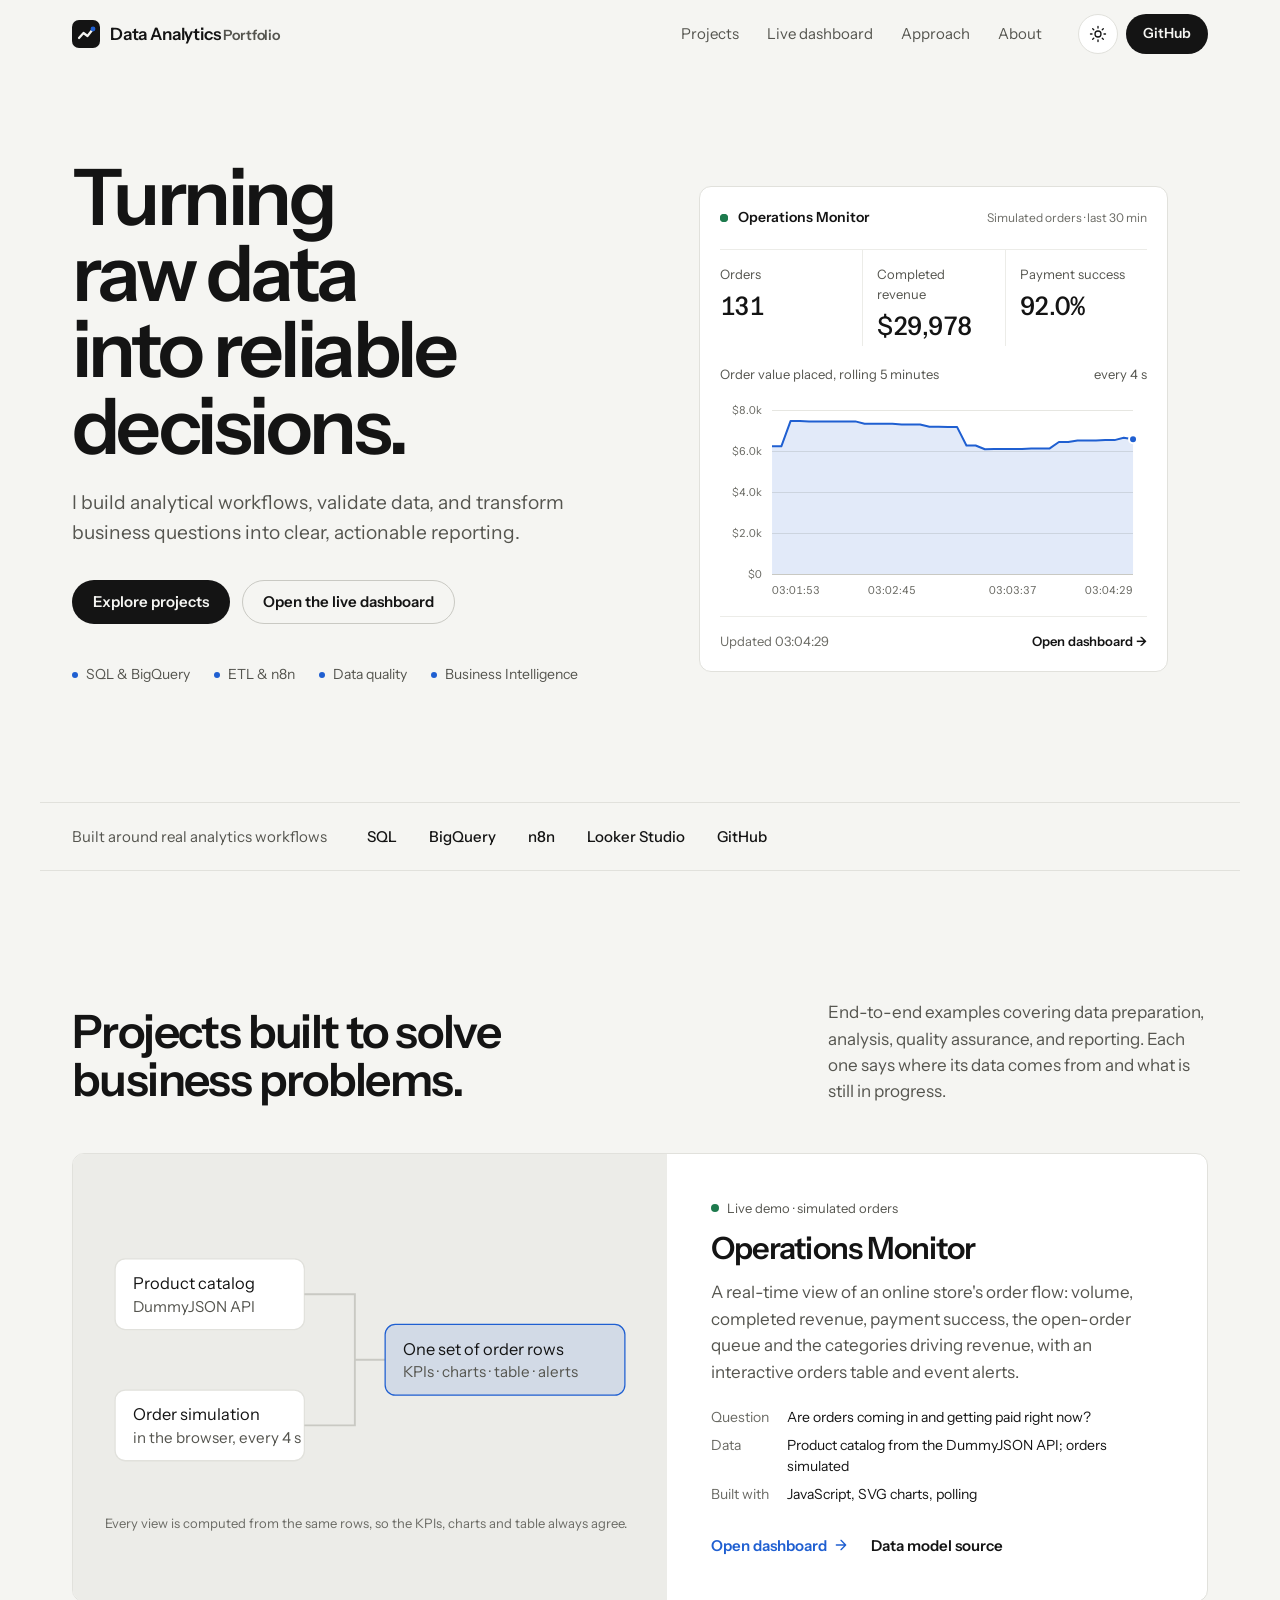
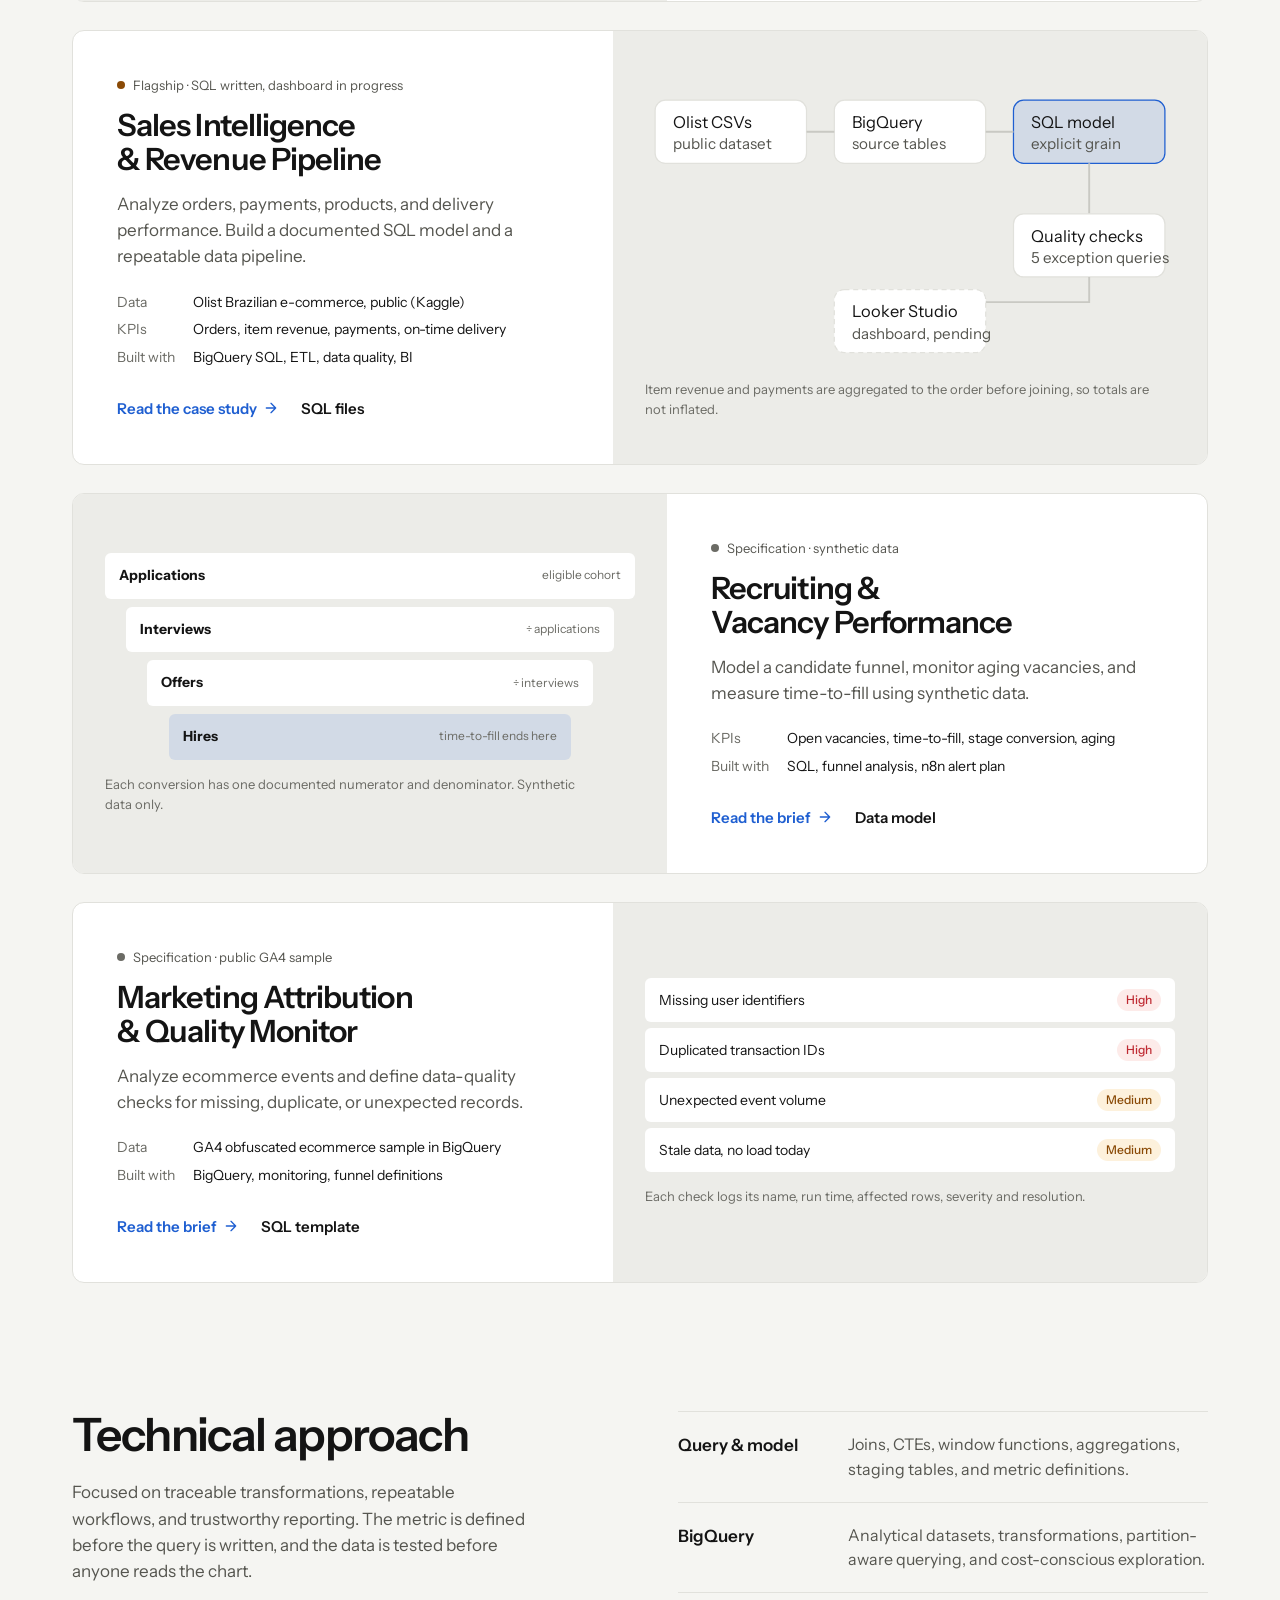
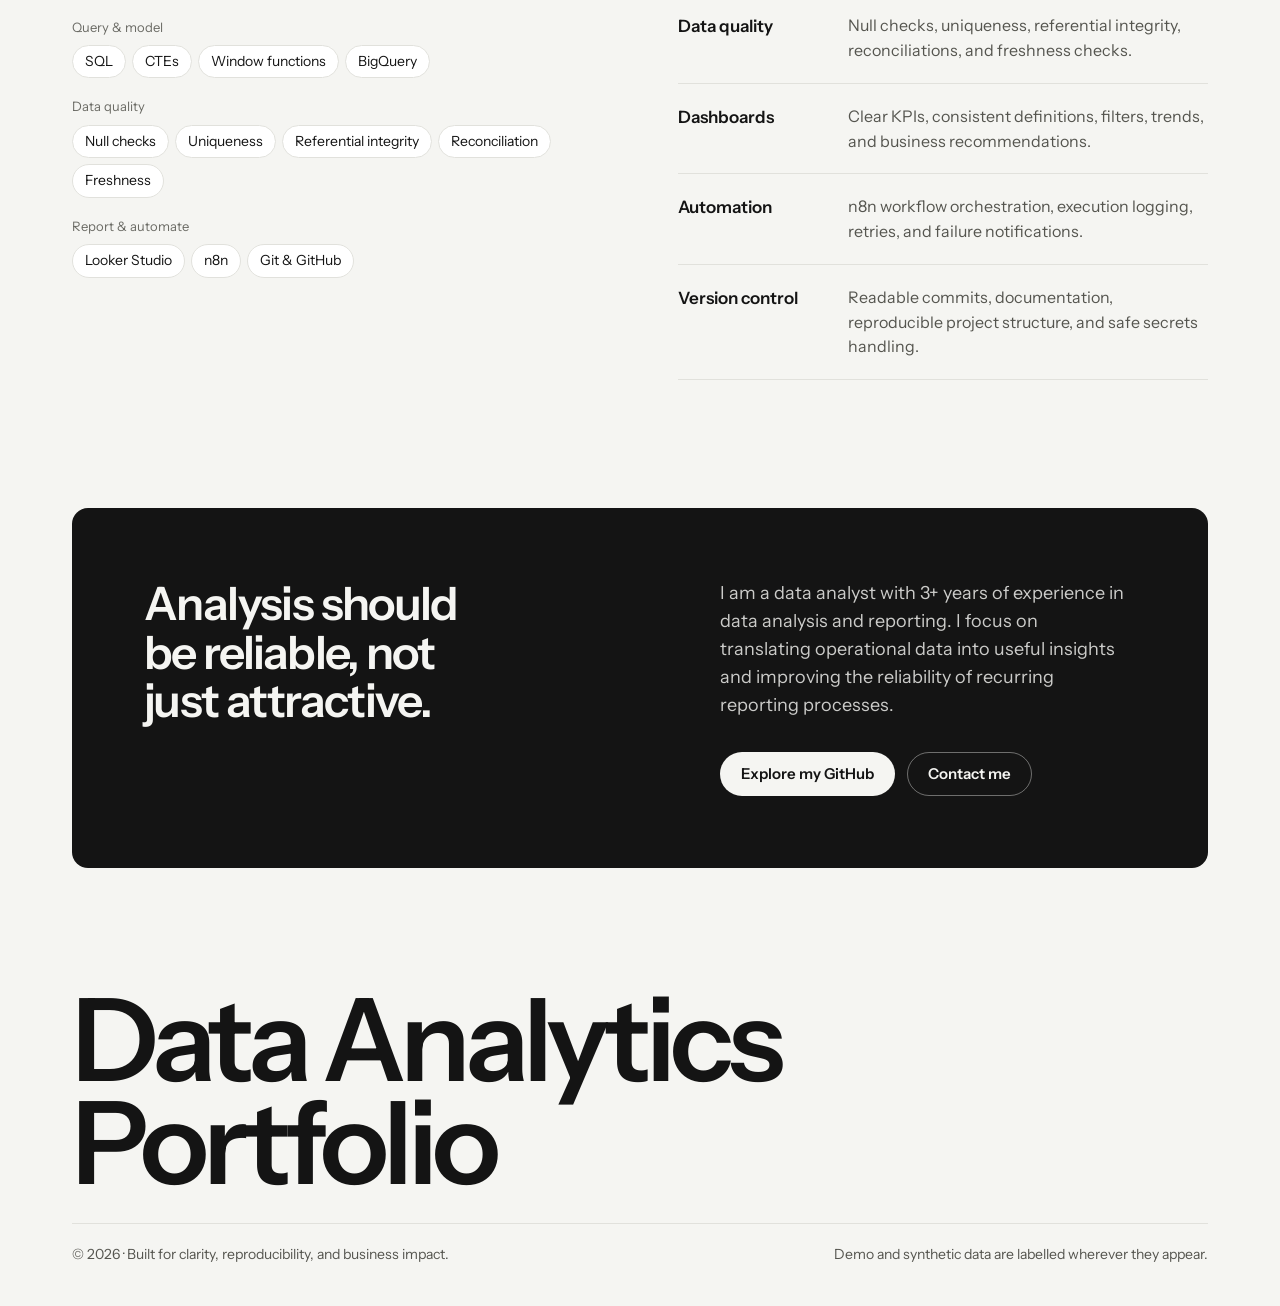
==== index.html @ ce26aa9c "Redesign portfolio and add Operations Monitor live dashboard - New visual system: neutral palette, s" ====
<!doctype html>
<html lang="en">
<head>
  <meta charset="utf-8">
  <meta name="viewport" content="width=device-width, initial-scale=1">
  <meta name="description" content="Data analytics portfolio focused on SQL, BigQuery, automation, data quality, and business intelligence.">
  <meta name="theme-color" content="#f5f5f2" media="(prefers-color-scheme: light)">
  <meta name="theme-color" content="#0e0e0e" media="(prefers-color-scheme: dark)">
  <title>Data Analytics & Automation | Portfolio</title>
  <script>(function(){var t;try{t=localStorage.getItem("pf-theme")}catch(e){}if(t!=="light"&&t!=="dark")t=matchMedia("(prefers-color-scheme: dark)").matches?"dark":"light";var r=document.documentElement;r.setAttribute("data-theme",t);r.classList.add("js")})();</script>
  <link rel="preconnect" href="https://fonts.googleapis.com">
  <link rel="preconnect" href="https://fonts.gstatic.com" crossorigin>
  <link rel="stylesheet" href="https://fonts.googleapis.com/css2?family=Instrument+Sans:wght@400;500;600&display=swap">
  <link rel="stylesheet" href="styles.css">
  <script src="assets/js/ops-data.js" defer></script>
  <script src="assets/js/charts.js" defer></script>
  <script src="script.js" defer></script>
</head>
<body>
  <a class="skip-link" href="#main">Skip to content</a>

  <header class="site-header">
    <nav class="nav" aria-label="Main">
      <a class="brand" href="#main">
        <svg class="brand-mark" viewBox="0 0 28 28" aria-hidden="true"><rect width="28" height="28" rx="7"/><path d="M7 18l4.5-5 4 3L21 9" fill="none" stroke-width="2.2" stroke-linecap="round" stroke-linejoin="round"/><circle cx="21" cy="9" r="2.4"/></svg>
        <span class="brand-name">Data Analytics <small class="muted">Portfolio</small></span>
      </a>
      <div class="nav-links">
        <a href="#projects">Projects</a>
        <a class="nav-keep" href="dashboards/operations-monitor.html">Live dashboard</a>
        <a href="#approach">Approach</a>
        <a href="#about">About</a>
      </div>
      <div class="nav-actions">
        <button class="icon-button theme-toggle" type="button" data-theme-toggle aria-label="Switch theme">
          <svg class="icon-sun" viewBox="0 0 24 24" fill="none" stroke="currentColor" stroke-width="1.75" stroke-linecap="round" aria-hidden="true"><circle cx="12" cy="12" r="4"/><path d="M12 2v2M12 20v2M4.93 4.93l1.41 1.41M17.66 17.66l1.41 1.41M2 12h2M20 12h2M6.34 17.66l-1.41 1.41M19.07 4.93l-1.41 1.41"/></svg>
          <svg class="icon-moon" viewBox="0 0 24 24" fill="none" stroke="currentColor" stroke-width="1.75" stroke-linecap="round" stroke-linejoin="round" aria-hidden="true"><path d="M12 3a6 6 0 0 0 9 9 9 9 0 1 1-9-9Z"/></svg>
        </button>
        <a class="button primary" href="https://github.com/YOUR-GITHUB-USERNAME" target="_blank" rel="noreferrer">GitHub</a>
      </div>
    </nav>
  </header>

  <main id="main">
    <section class="hero" aria-labelledby="hero-title">
      <div>
        <h1 id="hero-title">Turning raw data into reliable decisions.</h1>
        <p class="hero-sub">I build analytical workflows, validate data, and transform business questions into clear, actionable reporting.</p>
        <div class="hero-actions">
          <a class="button primary" href="#projects">Explore projects</a>
          <a class="button secondary" href="dashboards/operations-monitor.html">Open the live dashboard</a>
        </div>
        <ul class="hero-proof">
          <li>SQL &amp; BigQuery</li>
          <li>ETL &amp; n8n</li>
          <li>Data quality</li>
          <li>Business Intelligence</li>
        </ul>
      </div>

      <figure class="fragment" id="hero-fragment" data-ui aria-label="Live preview of the Operations Monitor dashboard, using simulated orders">
        <div class="fragment-head">
          <span class="live-dot is-paused" aria-hidden="true"></span>
          <strong>Operations Monitor</strong>
          <span class="source">Simulated orders · last 30 min</span>
        </div>
        <div class="fragment-kpis">
          <div><small>Orders</small><b class="num" data-k="orders">—</b></div>
          <div><small>Completed revenue</small><b class="num" data-k="revenue">—</b></div>
          <div><small>Payment success</small><b class="num" data-k="success">—</b></div>
        </div>
        <div class="fragment-chart-label"><span>Order value placed, rolling 5 minutes</span><span>every 4 s</span></div>
        <div class="fragment-chart"></div>
        <figcaption class="fragment-foot">
          <span data-k="updated">Demo data, not company results</span>
          <a href="dashboards/operations-monitor.html">Open dashboard →</a>
        </figcaption>
      </figure>
    </section>

    <section class="tools-strip" aria-label="Tools">
      <span>Built around real analytics workflows</span>
      <ul><li>SQL</li><li>BigQuery</li><li>n8n</li><li>Looker Studio</li><li>GitHub</li></ul>
    </section>

    <section class="section" id="projects" aria-labelledby="projects-title">
      <div class="section-head">
        <h2 id="projects-title">Projects built to solve business problems.</h2>
        <p>End-to-end examples covering data preparation, analysis, quality assurance, and reporting. Each one says where its data comes from and what is still in progress.</p>
      </div>

      <div class="project-list">
        <article class="project reveal">
          <div class="project-figure">
            <svg class="diagram" viewBox="0 0 420 220" role="img" aria-label="Data flow: DummyJSON product catalog and a browser simulation feed KPIs, charts, the orders table and alerts">
              <rect class="d-box" x="8" y="30" width="150" height="56" rx="8"/>
              <text x="22" y="54">Product catalog</text><text class="d-muted" x="22" y="72">DummyJSON API</text>
              <rect class="d-box" x="8" y="134" width="150" height="56" rx="8"/>
              <text x="22" y="158">Order simulation</text><text class="d-muted" x="22" y="176">in the browser, every 4 s</text>
              <path class="d-line" d="M158 58h40v52h24M158 162h40v-52"/>
              <rect class="d-box-accent" x="222" y="82" width="190" height="56" rx="8"/>
              <text x="236" y="106">One set of order rows</text><text class="d-muted" x="236" y="124">KPIs · charts · table · alerts</text>
            </svg>
            <p class="figure-caption">Every view is computed from the same rows, so the KPIs, charts and table always agree.</p>
          </div>
          <div class="project-body">
            <span class="project-status is-live">Live demo · simulated orders</span>
            <h3>Operations Monitor</h3>
            <p>A real-time view of an online store's order flow: volume, completed revenue, payment success, the open-order queue and the categories driving revenue, with an interactive orders table and event alerts.</p>
            <dl class="project-facts">
              <dt>Question</dt><dd>Are orders coming in and getting paid right now?</dd>
              <dt>Data</dt><dd>Product catalog from the DummyJSON API; orders simulated</dd>
              <dt>Built with</dt><dd>JavaScript, SVG charts, polling</dd>
            </dl>
            <div class="project-links">
              <a href="dashboards/operations-monitor.html">Open dashboard <svg viewBox="0 0 24 24" fill="none" stroke="currentColor" stroke-width="2" stroke-linecap="round" stroke-linejoin="round" aria-hidden="true"><path d="M5 12h14M12 5l7 7-7 7"/></svg></a>
              <a href="assets/js/ops-data.js">Data model source</a>
            </div>
          </div>
        </article>

        <article class="project is-flipped reveal">
          <div class="project-figure">
            <svg class="diagram" viewBox="0 0 420 230" role="img" aria-label="Pipeline: Olist CSV files into BigQuery, SQL model with explicit grain, quality checks, then Looker Studio">
              <rect class="d-box" x="8" y="20" width="120" height="50" rx="8"/><text x="22" y="42">Olist CSVs</text><text class="d-muted" x="22" y="59">public dataset</text>
              <rect class="d-box" x="150" y="20" width="120" height="50" rx="8"/><text x="164" y="42">BigQuery</text><text class="d-muted" x="164" y="59">source tables</text>
              <rect class="d-box-accent" x="292" y="20" width="120" height="50" rx="8"/><text x="306" y="42">SQL model</text><text class="d-muted" x="306" y="59">explicit grain</text>
              <path class="d-line" d="M128 45h22M270 45h22M352 70v40"/>
              <rect class="d-box" x="292" y="110" width="120" height="50" rx="8"/><text x="306" y="132">Quality checks</text><text class="d-muted" x="306" y="149">5 exception queries</text>
              <path class="d-line" d="M352 160v20H210v10"/>
              <rect class="d-box" x="150" y="170" width="120" height="50" rx="8" stroke-dasharray="4 3"/><text x="164" y="192">Looker Studio</text><text class="d-muted" x="164" y="209">dashboard, pending</text>
            </svg>
            <p class="figure-caption">Item revenue and payments are aggregated to the order before joining, so totals are not inflated.</p>
          </div>
          <div class="project-body">
            <span class="project-status is-progress">Flagship · SQL written, dashboard in progress</span>
            <h3>Sales Intelligence &amp; Revenue Pipeline</h3>
            <p>Analyze orders, payments, products, and delivery performance. Build a documented SQL model and a repeatable data pipeline.</p>
            <dl class="project-facts">
              <dt>Data</dt><dd>Olist Brazilian e-commerce, public (Kaggle)</dd>
              <dt>KPIs</dt><dd>Orders, item revenue, payments, on-time delivery</dd>
              <dt>Built with</dt><dd>BigQuery SQL, ETL, data quality, BI</dd>
            </dl>
            <div class="project-links">
              <a href="projects/sales-intelligence.html">Read the case study <svg viewBox="0 0 24 24" fill="none" stroke="currentColor" stroke-width="2" stroke-linecap="round" stroke-linejoin="round" aria-hidden="true"><path d="M5 12h14M12 5l7 7-7 7"/></svg></a>
              <a href="sql/README.md">SQL files</a>
            </div>
          </div>
        </article>

        <article class="project reveal">
          <div class="project-figure">
            <div class="funnel-steps" role="img" aria-label="Recruiting funnel: applications, interviews, offers, hires">
              <div><b>Applications</b><span>eligible cohort</span></div>
              <div><b>Interviews</b><span>÷ applications</span></div>
              <div><b>Offers</b><span>÷ interviews</span></div>
              <div><b>Hires</b><span>time-to-fill ends here</span></div>
            </div>
            <p class="figure-caption">Each conversion has one documented numerator and denominator. Synthetic data only.</p>
          </div>
          <div class="project-body">
            <span class="project-status">Specification · synthetic data</span>
            <h3>Recruiting &amp; Vacancy Performance</h3>
            <p>Model a candidate funnel, monitor aging vacancies, and measure time-to-fill using synthetic data.</p>
            <dl class="project-facts">
              <dt>KPIs</dt><dd>Open vacancies, time-to-fill, stage conversion, aging</dd>
              <dt>Built with</dt><dd>SQL, funnel analysis, n8n alert plan</dd>
            </dl>
            <div class="project-links">
              <a href="projects/recruiting-analytics.html">Read the brief <svg viewBox="0 0 24 24" fill="none" stroke="currentColor" stroke-width="2" stroke-linecap="round" stroke-linejoin="round" aria-hidden="true"><path d="M5 12h14M12 5l7 7-7 7"/></svg></a>
              <a href="docs/recruiting-data-model.md">Data model</a>
            </div>
          </div>
        </article>

        <article class="project is-flipped reveal">
          <div class="project-figure">
            <ul class="check-list" aria-label="Example data-quality checks">
              <li>Missing user identifiers <span class="pill is-high">High</span></li>
              <li>Duplicated transaction IDs <span class="pill is-high">High</span></li>
              <li>Unexpected event volume <span class="pill is-medium">Medium</span></li>
              <li>Stale data, no load today <span class="pill is-medium">Medium</span></li>
            </ul>
            <p class="figure-caption">Each check logs its name, run time, affected rows, severity and resolution.</p>
          </div>
          <div class="project-body">
            <span class="project-status">Specification · public GA4 sample</span>
            <h3>Marketing Attribution &amp; Quality Monitor</h3>
            <p>Analyze ecommerce events and define data-quality checks for missing, duplicate, or unexpected records.</p>
            <dl class="project-facts">
              <dt>Data</dt><dd>GA4 obfuscated ecommerce sample in BigQuery</dd>
              <dt>Built with</dt><dd>BigQuery, monitoring, funnel definitions</dd>
            </dl>
            <div class="project-links">
              <a href="projects/marketing-quality.html">Read the brief <svg viewBox="0 0 24 24" fill="none" stroke="currentColor" stroke-width="2" stroke-linecap="round" stroke-linejoin="round" aria-hidden="true"><path d="M5 12h14M12 5l7 7-7 7"/></svg></a>
              <a href="sql/marketing_quality_template.sql">SQL template</a>
            </div>
          </div>
        </article>
      </div>
    </section>

    <section class="section" id="approach" aria-labelledby="approach-title">
      <div class="approach">
        <div class="approach-aside">
          <h2 id="approach-title">Technical approach</h2>
          <p>Focused on traceable transformations, repeatable workflows, and trustworthy reporting. The metric is defined before the query is written, and the data is tested before anyone reads the chart.</p>
          <div class="skill-groups">
            <div><small>Query &amp; model</small><ul class="chips"><li>SQL</li><li>CTEs</li><li>Window functions</li><li>BigQuery</li></ul></div>
            <div><small>Data quality</small><ul class="chips"><li>Null checks</li><li>Uniqueness</li><li>Referential integrity</li><li>Reconciliation</li><li>Freshness</li></ul></div>
            <div><small>Report &amp; automate</small><ul class="chips"><li>Looker Studio</li><li>n8n</li><li>Git &amp; GitHub</li></ul></div>
          </div>
        </div>
        <ol class="approach-steps">
          <li><b>Query &amp; model</b><span>Joins, CTEs, window functions, aggregations, staging tables, and metric definitions.</span></li>
          <li><b>BigQuery</b><span>Analytical datasets, transformations, partition-aware querying, and cost-conscious exploration.</span></li>
          <li><b>Data quality</b><span>Null checks, uniqueness, referential integrity, reconciliations, and freshness checks.</span></li>
          <li><b>Dashboards</b><span>Clear KPIs, consistent definitions, filters, trends, and business recommendations.</span></li>
          <li><b>Automation</b><span>n8n workflow orchestration, execution logging, retries, and failure notifications.</span></li>
          <li><b>Version control</b><span>Readable commits, documentation, reproducible project structure, and safe secrets handling.</span></li>
        </ol>
      </div>
    </section>

    <section class="section" id="about" aria-labelledby="about-title">
      <div class="about reveal">
        <h2 id="about-title">Analysis should be reliable, not just attractive.</h2>
        <div>
          <p>I am a data analyst with 3+ years of experience in data analysis and reporting. I focus on translating operational data into useful insights and improving the reliability of recurring reporting processes.</p>
          <!-- Before publishing, personalize this section with your actual experience, tools, and measurable accomplishments. Do not claim tools or results you cannot demonstrate. -->
          <div class="about-actions">
            <a class="button primary" href="https://github.com/YOUR-GITHUB-USERNAME" target="_blank" rel="noreferrer">Explore my GitHub</a>
            <a class="button secondary" href="mailto:YOUR_EMAIL@example.com">Contact me</a>
          </div>
        </div>
      </div>
    </section>
  </main>

  <footer class="site-footer">
    <div class="wordmark">Data Analytics Portfolio</div>
    <div class="footer-row">
      <span>© <span data-year></span> · Built for clarity, reproducibility, and business impact.</span>
      <span>Demo and synthetic data are labelled wherever they appear.</span>
    </div>
  </footer>
</body>
</html>
---- styles.css ----
/* ==========================================================================
   Tokens — one ground, one ink, one data hue. Shared by the portfolio,
   the project pages and the Operations Monitor dashboard.
   ========================================================================== */
:root {
  color-scheme: light;
  --ground: #f5f5f2;
  --surface: #ffffff;
  --raised: #ecece8;
  --active: #e4e4df;
  --border: #e1e1dc;
  --rule: #ecece8;
  --control: #c9c9c3;
  --text: #141414;
  --muted: #55554f;
  --faint: #6b6b65;
  --accent: #1f5fd1;
  --accent-ink: #ffffff;
  --accent-soft: rgba(31, 95, 209, .12);
  --positive: #1d7a4d;
  --positive-bg: #dcf5e6;
  --negative: #bf2a32;
  --negative-bg: #fdebe9;
  --warning: #8a4a06;
  --warning-bg: #fdf1dc;
  --neutral-bg: #ecece8;
  --grid: #e6e6e1;
  --shadow-float: 0 12px 32px rgba(20, 20, 20, .12), 0 2px 6px rgba(20, 20, 20, .06);

  --font: "Instrument Sans", ui-sans-serif, system-ui, -apple-system, "Segoe UI", sans-serif;
  --mono: ui-monospace, "SFMono-Regular", Menlo, Consolas, monospace;
  --radius: 8px;
  --radius-sm: 6px;
  --max: 1200px;
  --gutter: clamp(16px, 4vw, 32px);

  --ease-out: cubic-bezier(0.23, 1, 0.32, 1);
  --ease-in-out: cubic-bezier(0.77, 0, 0.175, 1);
  --ease-drawer: cubic-bezier(0.32, 0.72, 0, 1);
}

:root[data-theme="dark"] {
  color-scheme: dark;
  --ground: #0e0e0e;
  --surface: #161616;
  --raised: #1e1e1e;
  --active: #262626;
  --border: #272727;
  --rule: #222222;
  --control: #3d3d3d;
  --text: #f2f2ef;
  --muted: #b6b6b0;
  --faint: #96968f;
  --accent: #79a5ff;
  --accent-ink: #0b1220;
  --accent-soft: rgba(121, 165, 255, .16);
  --positive: #4cc787;
  --positive-bg: #15281d;
  --negative: #f07583;
  --negative-bg: #2e1a1d;
  --warning: #f2b45a;
  --warning-bg: #2c2214;
  --neutral-bg: #242424;
  --grid: #262626;
  --shadow-float: 0 16px 40px rgba(0, 0, 0, .5), 0 2px 8px rgba(0, 0, 0, .4);
}

/* Short colour crossfade, only while the theme is being switched. */
.theme-switching,
.theme-switching * {
  transition: background-color .2s ease, border-color .2s ease, color .2s ease, fill .2s ease, stroke .2s ease !important;
}

/* ==========================================================================
   Base
   ========================================================================== */
*, *::before, *::after { box-sizing: border-box; }
html { scroll-behavior: smooth; scroll-padding-top: 88px; -webkit-text-size-adjust: 100%; }
body {
  margin: 0;
  background: var(--ground);
  color: var(--text);
  font-family: var(--font);
  font-size: 17px;
  line-height: 1.55;
  -webkit-font-smoothing: antialiased;
  text-rendering: optimizeLegibility;
}
a { color: inherit; }
img, svg { display: block; max-width: 100%; }
button { font: inherit; color: inherit; }
h1, h2, h3, h4 { margin: 0; font-weight: 600; letter-spacing: -.02em; text-wrap: balance; }
p { margin: 0; text-wrap: pretty; }
code, pre { font-family: var(--mono); font-size: .88em; }
code { background: var(--raised); padding: 2px 6px; border-radius: 4px; overflow-wrap: anywhere; }
.num { font-variant-numeric: tabular-nums; }
.muted { color: var(--muted); }

:focus-visible { outline: 2px solid var(--accent); outline-offset: 2px; border-radius: 4px; }

.skip-link {
  position: absolute; left: 16px; top: -48px; z-index: 100;
  background: var(--text); color: var(--ground); padding: 10px 14px; border-radius: var(--radius-sm);
  text-decoration: none; font-size: 14px; font-weight: 600;
}
.skip-link:focus { top: 12px; }

.visually-hidden {
  position: absolute !important; width: 1px; height: 1px; overflow: hidden;
  clip: rect(0 0 0 0); clip-path: inset(50%); white-space: nowrap;
}

/* ==========================================================================
   Buttons — one shape, decided once: fully round.
   ========================================================================== */
.button {
  display: inline-flex; align-items: center; justify-content: center; gap: 8px;
  min-height: 44px; padding: 0 20px; border-radius: 999px; border: 1px solid transparent;
  font-size: 15px; font-weight: 600; text-decoration: none; cursor: pointer;
  transition: transform .16s var(--ease-out), background-color .2s ease, border-color .2s ease;
}
.button:active { transform: scale(.97); }
.button.primary { background: var(--text); color: var(--ground); }
.button.secondary { background: transparent; border-color: var(--control); }
@media (hover: hover) and (pointer: fine) {
  .button.primary:hover { background: var(--accent); color: var(--accent-ink); }
  .button.secondary:hover { border-color: var(--text); }
}
.text-link {
  color: var(--accent); font-weight: 600; text-decoration: underline;
  text-decoration-thickness: 1px; text-underline-offset: 3px;
}
.text-link:hover { text-decoration-thickness: 2px; }

.icon-button {
  display: inline-grid; place-items: center; width: 40px; height: 40px; flex: none;
  border-radius: 999px; border: 1px solid var(--border); background: var(--surface);
  cursor: pointer; transition: background-color .2s ease, border-color .2s ease;
}
.icon-button svg { width: 18px; height: 18px; }
@media (hover: hover) and (pointer: fine) { .icon-button:hover { background: var(--raised); } }

/* Theme toggle: the icon turns a quarter while it swaps. */
.theme-toggle .icon-sun, .theme-toggle .icon-moon { transition: transform .3s var(--ease-out), opacity .2s ease; }
.theme-toggle { position: relative; }
.theme-toggle svg { grid-area: 1 / 1; }
:root[data-theme="dark"] .theme-toggle .icon-sun,
:root:not([data-theme="dark"]) .theme-toggle .icon-moon { opacity: 0; transform: rotate(-90deg) scale(.8); }

/* ==========================================================================
   Site header
   ========================================================================== */
.site-header {
  position: sticky; top: 0; z-index: 20;
  background: var(--ground);
  border-bottom: 1px solid transparent;
  transition: border-color .2s ease;
}
.site-header.is-scrolled { border-bottom-color: var(--border); }
.nav {
  max-width: var(--max); margin: 0 auto; height: 68px; padding: 0 var(--gutter);
  display: flex; align-items: center; gap: 24px;
}
.brand { display: inline-flex; align-items: center; gap: 10px; font-weight: 600; text-decoration: none; letter-spacing: -.01em; }
.brand-mark { width: 28px; height: 28px; flex: none; }
.brand-mark rect { fill: var(--text); }
.brand-mark path { stroke: var(--ground); }
.brand-mark circle { fill: var(--accent); }
.nav-links { display: flex; align-items: center; gap: 4px; margin-left: auto; }
.nav-links a {
  padding: 8px 12px; border-radius: 999px; font-size: 15px; color: var(--muted); text-decoration: none;
  transition: color .2s ease, background-color .2s ease;
}
.nav-links a:hover { color: var(--text); background: var(--raised); }
.nav-links a[aria-current="page"] { color: var(--text); }
.nav-actions { display: flex; align-items: center; gap: 8px; }
.nav-actions .button { min-height: 40px; padding: 0 16px; font-size: 14px; }

/* ==========================================================================
   Layout
   ========================================================================== */
.section { max-width: var(--max); margin: 0 auto; padding: clamp(72px, 10vw, 140px) var(--gutter) 0; }
.section-head { display: grid; grid-template-columns: minmax(0, 1fr) minmax(0, 380px); gap: 32px; align-items: end; margin-bottom: 48px; }
.section-head h2 { font-size: clamp(30px, 3.6vw, 46px); line-height: 1.05; letter-spacing: -.035em; max-width: 16ch; }
.section-head p { color: var(--muted); font-size: 17px; }

/* ==========================================================================
   Hero
   ========================================================================== */
.hero {
  max-width: var(--max); margin: 0 auto; padding: clamp(40px, 7vw, 96px) var(--gutter) 0;
  display: grid; grid-template-columns: minmax(0, 1fr) minmax(0, 1.05fr); gap: clamp(32px, 5vw, 72px); align-items: center;
}
.hero h1 { font-size: clamp(42px, 6.2vw, 78px); line-height: .98; letter-spacing: -.045em; max-width: 17ch; }
.hero-sub { margin-top: 24px; font-size: clamp(17px, 1.5vw, 20px); color: var(--muted); max-width: 46ch; }
.hero-actions { display: flex; gap: 12px; flex-wrap: wrap; margin-top: 32px; }
.hero-proof { margin-top: 40px; display: flex; flex-wrap: wrap; gap: 8px 24px; font-size: 14px; color: var(--muted); padding: 0; list-style: none; }
.hero-proof li { display: flex; align-items: center; gap: 8px; }
.hero-proof li::before { content: ""; width: 6px; height: 6px; border-radius: 50%; background: var(--accent); }

/* Live interface fragment shown in the hero */
.fragment {
  background: var(--surface); border: 1px solid var(--border); border-radius: 12px;
  padding: 20px; min-width: 0;
}
.fragment-head { display: flex; align-items: center; gap: 10px; font-size: 14px; }
.fragment-head strong { font-weight: 600; }
.fragment-head .source { margin-left: auto; color: var(--faint); font-size: 12px; }
.live-dot { width: 8px; height: 8px; border-radius: 50%; background: var(--positive); flex: none; position: relative; }
.live-dot::after {
  content: ""; position: absolute; inset: 0; border-radius: 50%; background: var(--positive);
  animation: live-ring 2.4s var(--ease-out) infinite;
}
.live-dot.is-paused { background: var(--faint); }
.live-dot.is-paused::after { display: none; }
@keyframes live-ring { 0% { transform: scale(1); opacity: .5; } 70%, 100% { transform: scale(2.6); opacity: 0; } }

.fragment-kpis { display: grid; grid-template-columns: repeat(3, minmax(0, 1fr)); margin: 20px 0 8px; border-top: 1px solid var(--rule); }
.fragment-kpis div { padding: 14px 12px 0 0; }
.fragment-kpis div + div { padding-left: 14px; border-left: 1px solid var(--rule); }
.fragment-kpis small { display: block; font-size: 13px; color: var(--muted); }
.fragment-kpis b { display: block; font-size: clamp(20px, 2vw, 26px); font-weight: 500; letter-spacing: -.02em; margin-top: 2px; }
.fragment-chart { height: 200px; margin-top: 16px; }
.fragment-chart-label { display: flex; justify-content: space-between; gap: 12px; font-size: 13px; color: var(--muted); margin-top: 18px; }
.fragment-foot { display: flex; justify-content: space-between; align-items: center; gap: 12px; margin-top: 16px; padding-top: 14px; border-top: 1px solid var(--rule); font-size: 13px; color: var(--faint); }
.fragment-foot a { color: var(--text); font-weight: 600; text-decoration: none; white-space: nowrap; }
.fragment-foot a:hover { color: var(--accent); }

/* ==========================================================================
   Tools strip
   ========================================================================== */
.tools-strip {
  max-width: var(--max); margin: clamp(56px, 8vw, 104px) auto 0; padding: 22px var(--gutter);
  display: flex; flex-wrap: wrap; align-items: baseline; gap: 12px 40px;
  border-block: 1px solid var(--border); font-size: 15px; color: var(--muted);
}
.tools-strip ul { display: flex; flex-wrap: wrap; gap: 10px 32px; margin: 0; padding: 0; list-style: none; color: var(--text); font-weight: 500; }

/* ==========================================================================
   Projects — rows, each composed differently
   ========================================================================== */
.project-list { display: grid; gap: clamp(20px, 3vw, 28px); }
.project {
  display: grid; grid-template-columns: minmax(0, 1.1fr) minmax(0, 1fr); gap: 0;
  background: var(--surface); border: 1px solid var(--border); border-radius: 12px; overflow: hidden;
  transition: border-color .2s ease;
}
.project:hover { border-color: var(--control); }
.project.is-flipped { grid-template-columns: minmax(0, 1fr) minmax(0, 1.1fr); }
.project.is-flipped .project-figure { order: 2; }
.project-figure { background: var(--raised); padding: clamp(20px, 3vw, 32px); display: flex; flex-direction: column; justify-content: center; min-height: 300px; }
.project-body { padding: clamp(24px, 3.5vw, 44px); display: flex; flex-direction: column; }
.project-status { display: inline-flex; align-items: center; gap: 8px; font-size: 13px; color: var(--muted); }
.project-status::before { content: ""; width: 8px; height: 8px; border-radius: 50%; background: var(--faint); }
.project-status.is-live::before { background: var(--positive); }
.project-status.is-progress::before { background: var(--warning); }
.project h3 { font-size: clamp(24px, 2.4vw, 32px); line-height: 1.1; letter-spacing: -.03em; margin-top: 14px; }
.project-body > p { margin-top: 14px; color: var(--muted); max-width: 52ch; }
.project-facts { margin: 22px 0 0; display: grid; grid-template-columns: auto 1fr; gap: 6px 18px; font-size: 14px; }
.project-facts dt { color: var(--faint); }
.project-facts dd { margin: 0; }
.project-links { display: flex; flex-wrap: wrap; gap: 10px 22px; margin-top: auto; padding-top: 28px; font-size: 15px; }
.project-links a { font-weight: 600; text-decoration: none; display: inline-flex; align-items: center; gap: 6px; }
.project-links a:first-child { color: var(--accent); }
.project-links a:hover { text-decoration: underline; text-underline-offset: 3px; }
.project-links svg { width: 16px; height: 16px; transition: transform .2s var(--ease-out); }
@media (hover: hover) and (pointer: fine) { .project-links a:hover svg { transform: translateX(3px); } }

/* Project diagrams (drawn, not fake charts) */
.diagram { width: 100%; height: auto; }
.diagram text { font-family: var(--font); fill: var(--text); font-size: 13px; }
.diagram .d-muted { fill: var(--muted); font-size: 12px; }
.diagram .d-box { fill: var(--surface); stroke: var(--border); }
.diagram .d-box-accent { fill: var(--accent-soft); stroke: var(--accent); }
.diagram .d-line { stroke: var(--control); stroke-width: 1.5; fill: none; }
.diagram .d-accent { fill: var(--accent); }
.diagram .d-arrow { fill: var(--control); }
.figure-caption { font-size: 13px; color: var(--faint); margin-top: 14px; }

.funnel-steps { display: grid; gap: 8px; }
.funnel-steps div {
  display: flex; justify-content: space-between; gap: 12px; align-items: center;
  background: var(--surface); border-radius: var(--radius-sm); padding: 12px 14px; font-size: 14px;
}
.funnel-steps div:nth-child(2) { margin-inline: 4%; }
.funnel-steps div:nth-child(3) { margin-inline: 8%; }
.funnel-steps div:nth-child(4) { margin-inline: 12%; background: var(--accent-soft); }
.funnel-steps span { color: var(--faint); font-size: 12px; }

.check-list { display: grid; gap: 6px; margin: 0; padding: 0; list-style: none; }
.check-list li { display: grid; grid-template-columns: 1fr auto; gap: 12px; align-items: center; background: var(--surface); border-radius: var(--radius-sm); padding: 11px 14px; font-size: 14px; }

/* ==========================================================================
   Approach
   ========================================================================== */
.approach { display: grid; grid-template-columns: minmax(0, 1fr) minmax(0, 1fr); gap: clamp(32px, 6vw, 96px); align-items: start; }
.approach-steps { margin: 0; padding: 0; list-style: none; counter-reset: step; }
.approach-steps li { padding: 20px 0; border-top: 1px solid var(--border); display: grid; grid-template-columns: 150px 1fr; gap: 20px; }
.approach-steps li:last-child { border-bottom: 1px solid var(--border); }
.approach-steps b { font-weight: 600; }
.approach-steps span { color: var(--muted); font-size: 16px; }
.approach-aside { position: sticky; top: 100px; }
.approach-aside h2 { font-size: clamp(30px, 3.6vw, 46px); line-height: 1.05; letter-spacing: -.035em; }
.approach-aside p { margin-top: 20px; color: var(--muted); max-width: 42ch; }
.skill-groups { margin-top: 32px; display: grid; gap: 18px; }
.skill-groups div { display: grid; gap: 8px; }
.skill-groups small { font-size: 13px; color: var(--faint); }
.chips { display: flex; flex-wrap: wrap; gap: 6px; margin: 0; padding: 0; list-style: none; }
.chips li { font-size: 14px; padding: 5px 12px; border-radius: 999px; background: var(--surface); border: 1px solid var(--border); }

/* ==========================================================================
   About / contact
   ========================================================================== */
.about { display: grid; grid-template-columns: minmax(0, 1.2fr) minmax(0, 1fr); gap: clamp(32px, 6vw, 96px); background: var(--text); color: var(--ground); border-radius: 16px; padding: clamp(32px, 6vw, 72px); }
.about h2 { font-size: clamp(30px, 3.6vw, 46px); line-height: 1.05; letter-spacing: -.035em; }
.about p { opacity: .82; font-size: 18px; }
.about p + p { margin-top: 16px; }
.about-actions { display: flex; flex-wrap: wrap; gap: 12px; margin-top: 32px; }
.about .button.primary { background: var(--ground); color: var(--text); }
.about .button.secondary { border-color: color-mix(in srgb, var(--ground) 40%, transparent); color: var(--ground); }
@media (hover: hover) and (pointer: fine) {
  .about .button.primary:hover { background: var(--accent); color: var(--accent-ink); }
  .about .button.secondary:hover { border-color: var(--ground); }
}

/* ==========================================================================
   Footer
   ========================================================================== */
.site-footer { max-width: var(--max); margin: clamp(72px, 10vw, 120px) auto 0; padding: 0 var(--gutter) 40px; }
.site-footer .wordmark { font-size: clamp(40px, 9vw, 120px); font-weight: 600; letter-spacing: -.05em; line-height: .9; color: var(--text); }
.footer-row { display: flex; justify-content: space-between; flex-wrap: wrap; gap: 12px 32px; margin-top: 28px; padding-top: 20px; border-top: 1px solid var(--border); font-size: 14px; color: var(--muted); }
.footer-row a { color: var(--muted); }

/* ==========================================================================
   Case-study pages
   ========================================================================== */
.case-hero { max-width: var(--max); margin: 0 auto; padding: clamp(40px, 6vw, 80px) var(--gutter) 0; }
.breadcrumb { display: inline-flex; align-items: center; gap: 6px; font-size: 14px; color: var(--muted); text-decoration: none; }
.breadcrumb:hover { color: var(--text); }
.breadcrumb svg { width: 16px; height: 16px; }
.case-hero h1 { margin-top: 24px; font-size: clamp(38px, 5.4vw, 68px); line-height: 1; letter-spacing: -.045em; max-width: 16ch; }
.case-hero .lead { margin-top: 20px; font-size: clamp(17px, 1.6vw, 20px); color: var(--muted); max-width: 58ch; }
.case-facts {
  margin: 40px 0 0; display: grid; grid-template-columns: repeat(4, minmax(0, 1fr));
  background: var(--surface); border: 1px solid var(--border); border-radius: 12px;
}
.case-facts div { padding: 18px 20px; }
.case-facts div + div { border-left: 1px solid var(--rule); }
.case-facts dt { font-size: 13px; color: var(--faint); }
.case-facts dd { margin: 4px 0 0; font-size: 15px; font-weight: 500; }

.case-layout {
  max-width: var(--max); margin: 0 auto; padding: clamp(48px, 7vw, 88px) var(--gutter) 0;
  display: grid; grid-template-columns: 200px minmax(0, 1fr); gap: clamp(32px, 6vw, 80px);
}
.case-toc { position: sticky; top: 96px; align-self: start; display: grid; gap: 2px; font-size: 14px; }
.case-toc a { color: var(--muted); text-decoration: none; padding: 6px 10px; border-radius: var(--radius-sm); transition: color .2s ease, background-color .2s ease; }
.case-toc a:hover { color: var(--text); }
.case-toc a.is-active { color: var(--text); background: var(--raised); }
.case-body { max-width: 760px; min-width: 0; }
.case-body section + section { margin-top: 64px; }
.case-body h2 { font-size: clamp(24px, 2.4vw, 30px); letter-spacing: -.025em; }
.case-body p { margin-top: 14px; color: var(--muted); }
.case-body p strong { color: var(--text); font-weight: 600; }
.case-body ul { margin: 16px 0 0; padding-left: 20px; color: var(--muted); }
.case-body li + li { margin-top: 8px; }
.case-body li::marker { color: var(--faint); }

.note {
  margin-top: 20px; padding: 16px 18px; border-radius: var(--radius); background: var(--warning-bg); color: var(--warning);
  font-size: 15px; display: flex; gap: 12px;
}
.note svg { width: 18px; height: 18px; flex: none; margin-top: 3px; }
.note p { margin: 0; color: inherit; }

.panel { margin-top: 24px; background: var(--surface); border: 1px solid var(--border); border-radius: 12px; padding: clamp(18px, 3vw, 28px); }
.panel-title { display: flex; justify-content: space-between; align-items: baseline; gap: 16px; flex-wrap: wrap; }
.panel-title h3 { font-size: 17px; }
.panel-title small { font-size: 13px; color: var(--faint); }

.pipeline { margin: 20px 0 0; padding: 0; list-style: none; display: grid; grid-template-columns: repeat(3, minmax(0, 1fr)); gap: 8px; }
.pipeline li { background: var(--raised); border-radius: var(--radius-sm); padding: 16px; }
.pipeline b { display: block; font-weight: 600; font-size: 15px; }
.pipeline span { display: block; margin-top: 4px; color: var(--muted); font-size: 14px; line-height: 1.5; }
.pipeline .is-planned { background: transparent; border: 1px dashed var(--control); }

.data-table { width: 100%; border-collapse: collapse; font-size: 14px; margin-top: 16px; }
.data-table th { text-align: left; font-weight: 500; color: var(--faint); font-size: 13px; padding: 8px 10px; border-bottom: 1px solid var(--border); }
.data-table td { padding: 10px; border-bottom: 1px solid var(--rule); }
.data-table .num { text-align: right; }
.data-table tr.is-dup td { background: var(--negative-bg); }
.table-scroll { overflow-x: auto; }

/* Grain comparison bars (sales case study) */
.compare { display: grid; gap: 14px; margin-top: 20px; }
.compare-row { display: grid; grid-template-columns: 170px 1fr 70px; gap: 14px; align-items: center; font-size: 14px; }
.compare-track { height: 14px; background: var(--raised); border-radius: 3px; overflow: hidden; }
.compare-bar { height: 100%; background: var(--accent); border-radius: 3px; transform-origin: left; transform: scaleX(var(--v, 0)); }
.compare-bar.is-wrong { background: var(--negative); }
.compare.is-armed .compare-bar { transform: scaleX(0); }
.compare.is-visible .compare-bar { transform: scaleX(var(--v)); transition: transform .8s var(--ease-out); }
.compare.is-visible .compare-row:nth-child(2) .compare-bar { transition-delay: .1s; }
.compare.is-visible .compare-row:nth-child(3) .compare-bar { transition-delay: .2s; }
.compare.is-visible .compare-row:nth-child(4) .compare-bar { transition-delay: .3s; }

.pill { display: inline-flex; align-items: center; gap: 6px; height: 22px; padding: 0 9px; border-radius: 999px; font-size: 12px; font-weight: 500; white-space: nowrap; background: var(--neutral-bg); color: var(--muted); }
.pill.is-high { background: var(--negative-bg); color: var(--negative); }
.pill.is-medium { background: var(--warning-bg); color: var(--warning); }
.pill.is-positive { background: var(--positive-bg); color: var(--positive); }

.case-next { max-width: var(--max); margin: clamp(64px, 9vw, 112px) auto 0; padding: 0 var(--gutter); }
.case-next a { display: flex; justify-content: space-between; align-items: center; gap: 24px; padding: 28px 0; border-block: 1px solid var(--border); text-decoration: none; }
.case-next small { display: block; font-size: 14px; color: var(--faint); }
.case-next strong { display: block; font-size: clamp(22px, 2.6vw, 32px); font-weight: 600; letter-spacing: -.03em; }
.case-next svg { width: 28px; height: 28px; flex: none; transition: transform .2s var(--ease-out); }
@media (hover: hover) and (pointer: fine) { .case-next a:hover svg { transform: translateX(4px); } }

/* ==========================================================================
   Scroll reveal — content is visible without JS; JS opts in.
   ========================================================================== */
.js .reveal { opacity: 0; transform: translateY(12px); }
.js .reveal.is-visible { opacity: 1; transform: none; transition: opacity .5s var(--ease-out), transform .5s var(--ease-out); }

/* ==========================================================================
   Responsive
   ========================================================================== */
@media (max-width: 960px) {
  .hero { grid-template-columns: 1fr; }
  .section-head { grid-template-columns: 1fr; gap: 16px; }
  .project, .project.is-flipped { grid-template-columns: 1fr; }
  .project.is-flipped .project-figure { order: 0; }
  .project-figure { min-height: 0; }
  .approach { grid-template-columns: 1fr; }
  .approach-aside { position: static; }
  .about { grid-template-columns: 1fr; }
  .case-layout { grid-template-columns: minmax(0, 1fr); }
  .case-toc { display: none; }
  .case-facts { grid-template-columns: repeat(2, minmax(0, 1fr)); }
  .case-facts div:nth-child(3) { border-left: 0; }
  .case-facts div:nth-child(n+3) { border-top: 1px solid var(--rule); }
}
@media (max-width: 720px) {
  .nav { gap: 12px; }
  .nav-links a:not(.nav-keep) { display: none; }
  .nav-actions .button { display: none; }
  .fragment { padding: 16px; }
  .fragment-chart { height: 170px; }
  .fragment-head .source { display: none; }
  .fragment-chart-label span:last-child { display: none; }
  .approach-steps li { grid-template-columns: 1fr; gap: 4px; }
  .pipeline { grid-template-columns: 1fr; }
  .compare-row { grid-template-columns: 1fr 64px; }
  .compare-row > span:first-child { grid-column: 1 / -1; }
}
@media (max-width: 420px) {
  .fragment-kpis { grid-template-columns: repeat(2, minmax(0, 1fr)); }
  .fragment-kpis div:nth-child(3) { display: none; }
  .case-facts { grid-template-columns: 1fr; }
  .case-facts div + div { border-left: 0; border-top: 1px solid var(--rule); }
  .brand-name small { display: none; }
}

@media (prefers-reduced-motion: reduce) {
  html { scroll-behavior: auto; }
  .js .reveal { transform: none; }
  .js .reveal.is-visible { transition: opacity .3s ease; }
  .live-dot::after { animation: none; }
  .compare.is-visible .compare-bar { transition: none; }
  .button:active { transform: none; }
}

/* ==========================================================================
   Charts (assets/js/charts.js)
   ========================================================================== */
.chart { position: relative; min-width: 0; }
.chart-svg { width: 100%; height: 100%; overflow: visible; touch-action: pan-y; }
.chart-grid line { stroke: var(--grid); stroke-width: 1; shape-rendering: crispEdges; }
.chart-grid line.is-base { stroke: var(--control); }
.chart-ylabels text, .chart-xlabels text { fill: var(--faint); font-size: 11px; font-family: var(--font); font-variant-numeric: tabular-nums; }
.chart-line { fill: none; stroke: var(--accent); stroke-width: 2; stroke-linejoin: round; stroke-linecap: round; }
.chart-area { fill: var(--accent); fill-opacity: .13; stroke: none; }
.chart-area.is-neutral { fill: var(--text); fill-opacity: .08; }
.chart-dot { fill: var(--accent); stroke: var(--surface); stroke-width: 2; }
.chart-ring { fill: none; stroke: var(--accent); stroke-width: 2; opacity: 0; transform-box: fill-box; transform-origin: center; pointer-events: none; }
.chart-guide { stroke: var(--control); stroke-dasharray: 3 3; opacity: 0; pointer-events: none; }
.chart-hover-dot { fill: var(--surface); stroke: var(--accent); stroke-width: 2; opacity: 0; pointer-events: none; }
.chart-svg.is-hovering .chart-guide, .chart-svg.is-hovering .chart-hover-dot { opacity: 1; }
.chart-bar { fill: var(--accent); transform-box: fill-box; transform-origin: 50% 100%; }
.chart-bar.is-current { fill: var(--accent-soft); stroke: var(--accent); stroke-width: 1; stroke-dasharray: 3 2; }
@media (hover: hover) and (pointer: fine) { .chart-bar:hover { fill-opacity: .8; } }
.chart-tip {
  position: absolute; left: 0; top: 0; z-index: 5; pointer-events: none;
  background: var(--text); color: var(--ground); font-size: 12px; line-height: 1.35; white-space: nowrap;
  padding: 6px 9px; border-radius: 6px; opacity: 0; transition: opacity .15s ease;
}
.chart-tip.is-visible { opacity: 1; }
.chart-tip b { font-weight: 600; }
.ring { position: relative; }
.ring-svg { width: 100%; height: 100%; }
.ring-track { fill: none; stroke: var(--raised); }
.ring-seg { transition: stroke .2s ease; }
.seg-completed { stroke: var(--positive); }
.seg-pending { stroke: var(--warning); }
.seg-failed { stroke: var(--negative); }
.seg-refunded { stroke: var(--faint); }
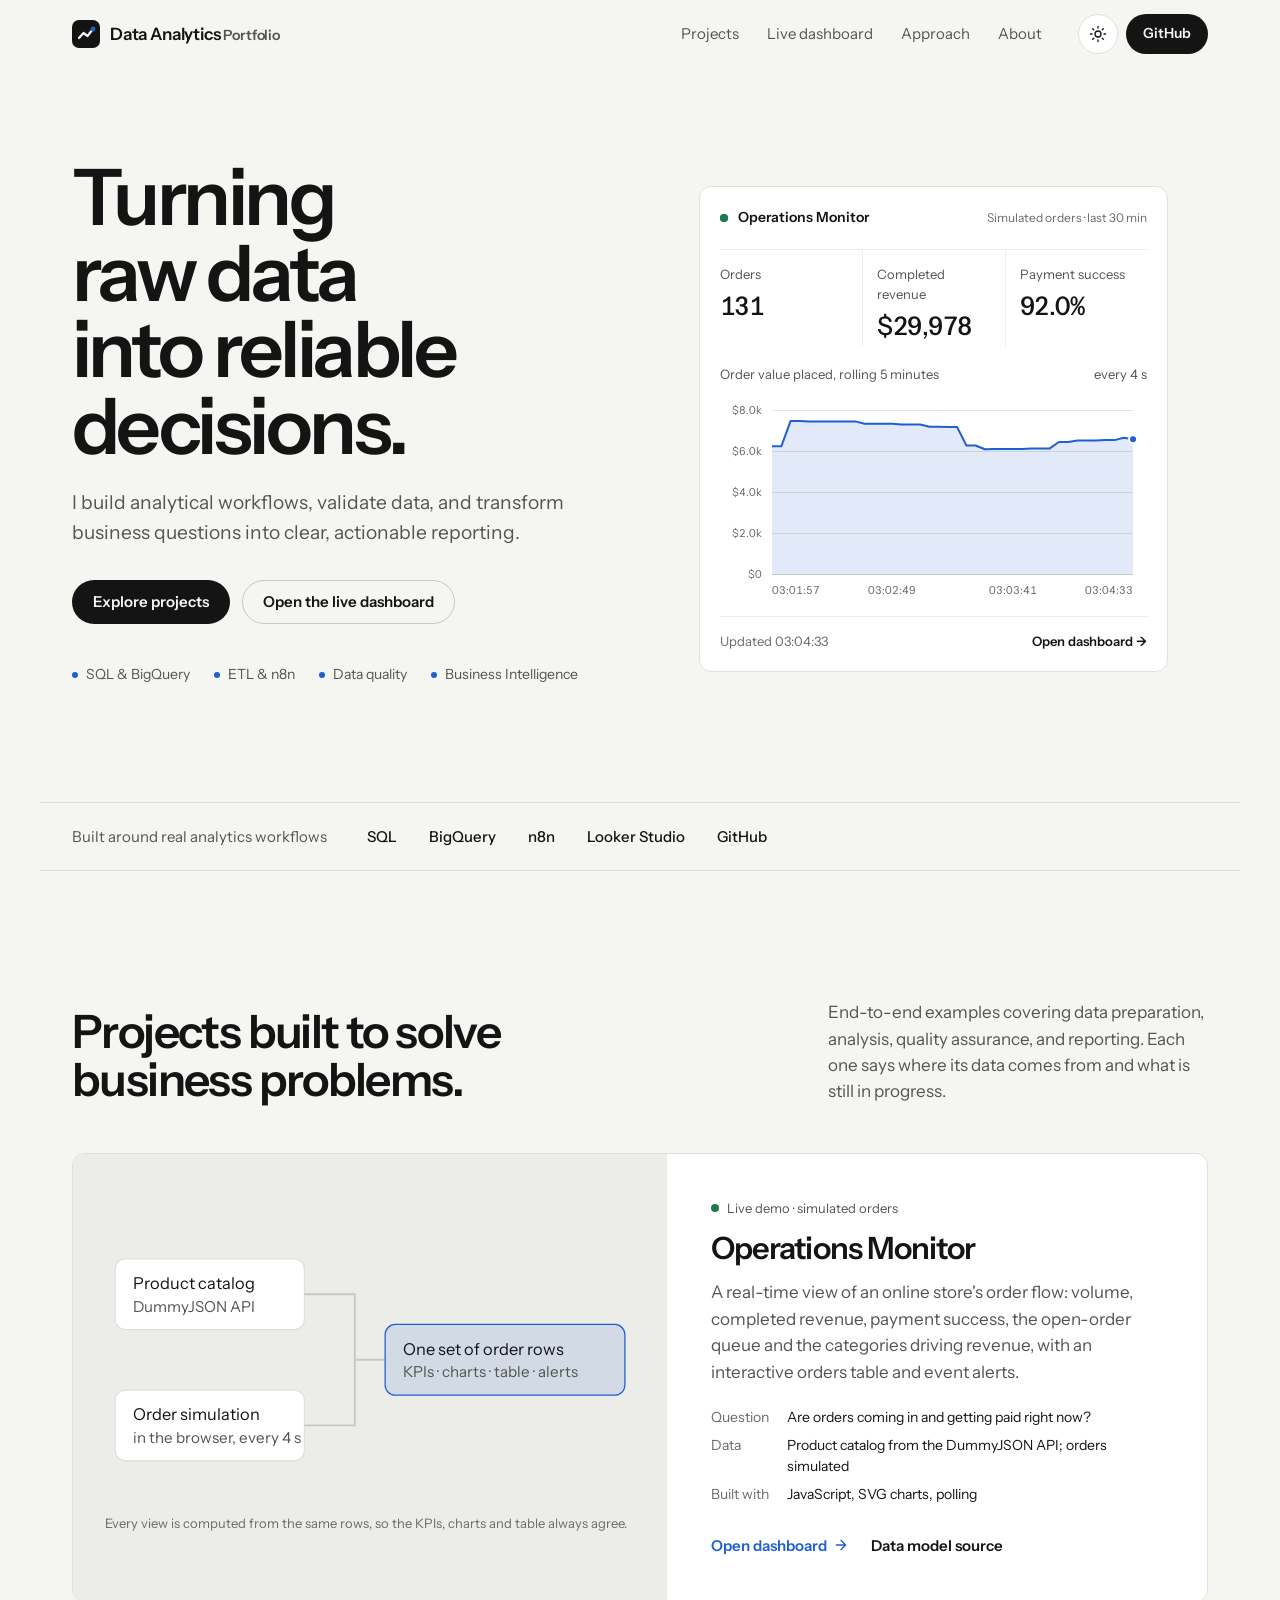
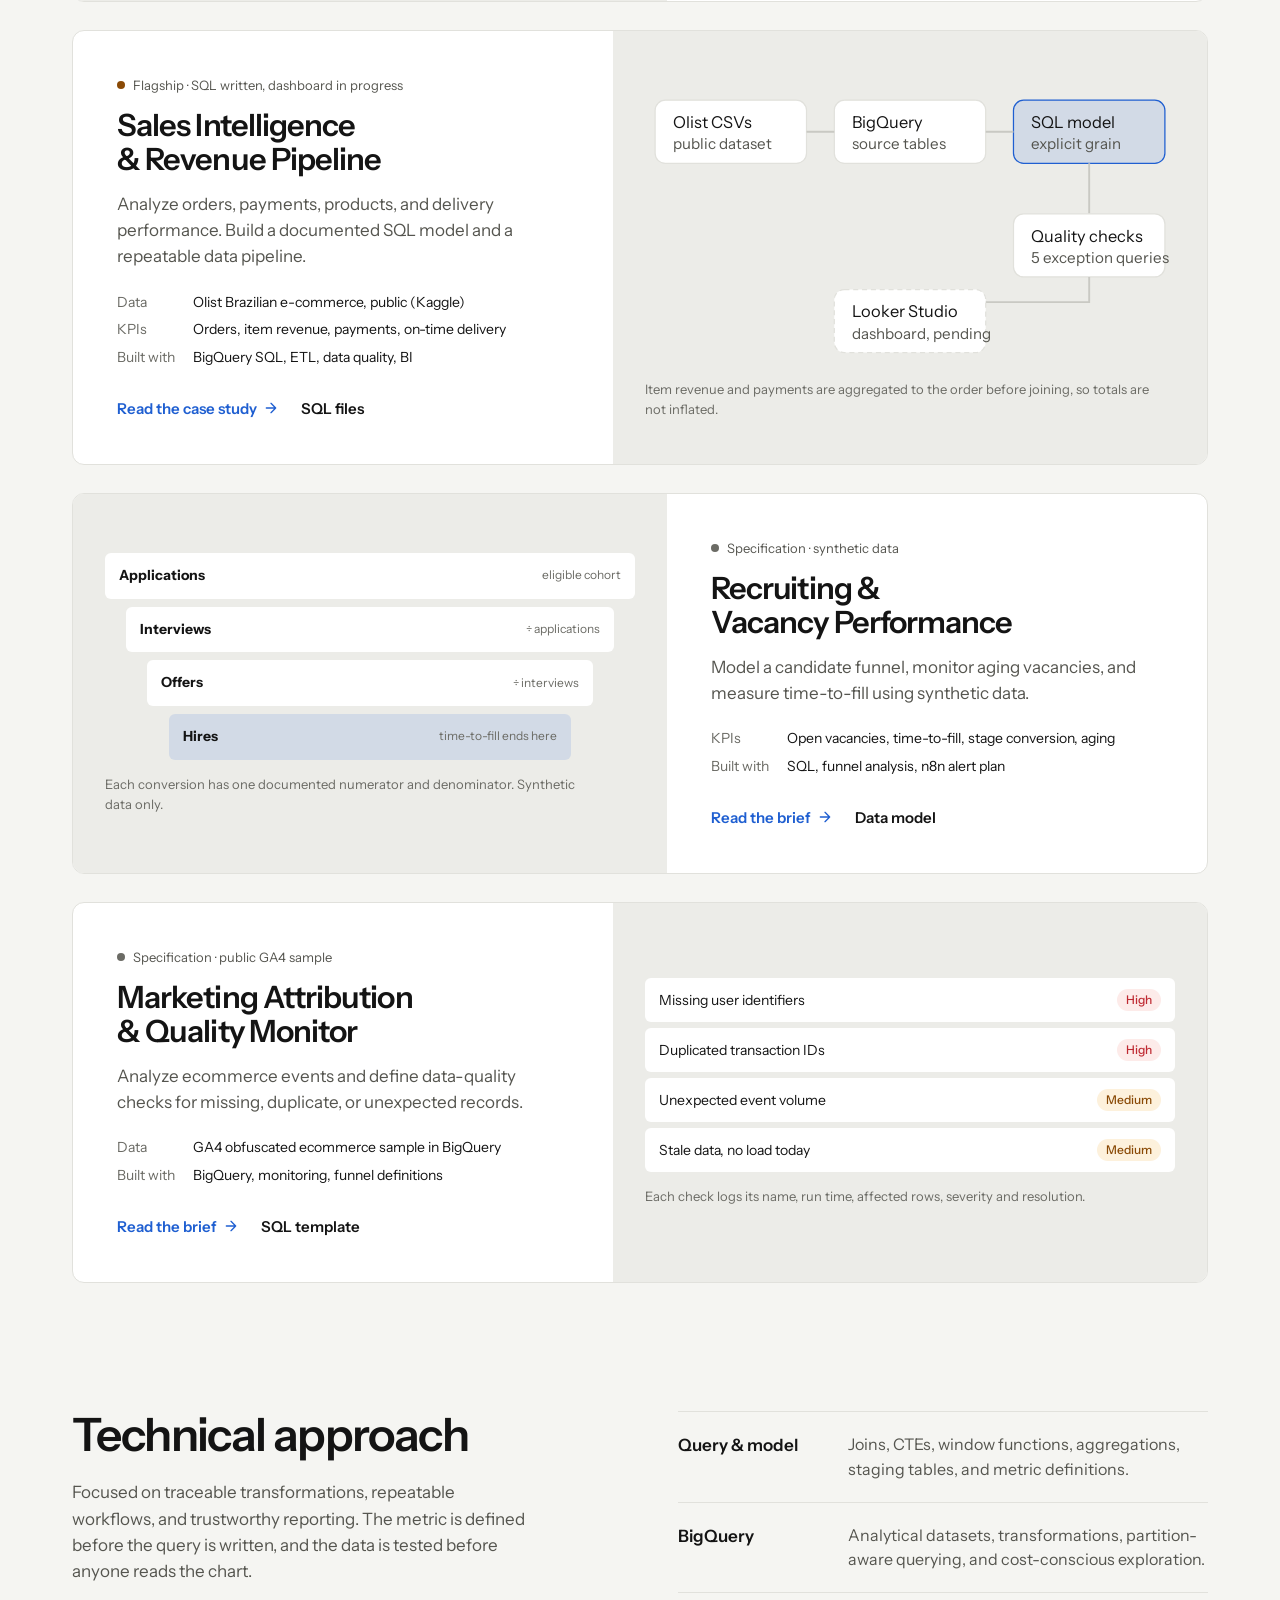
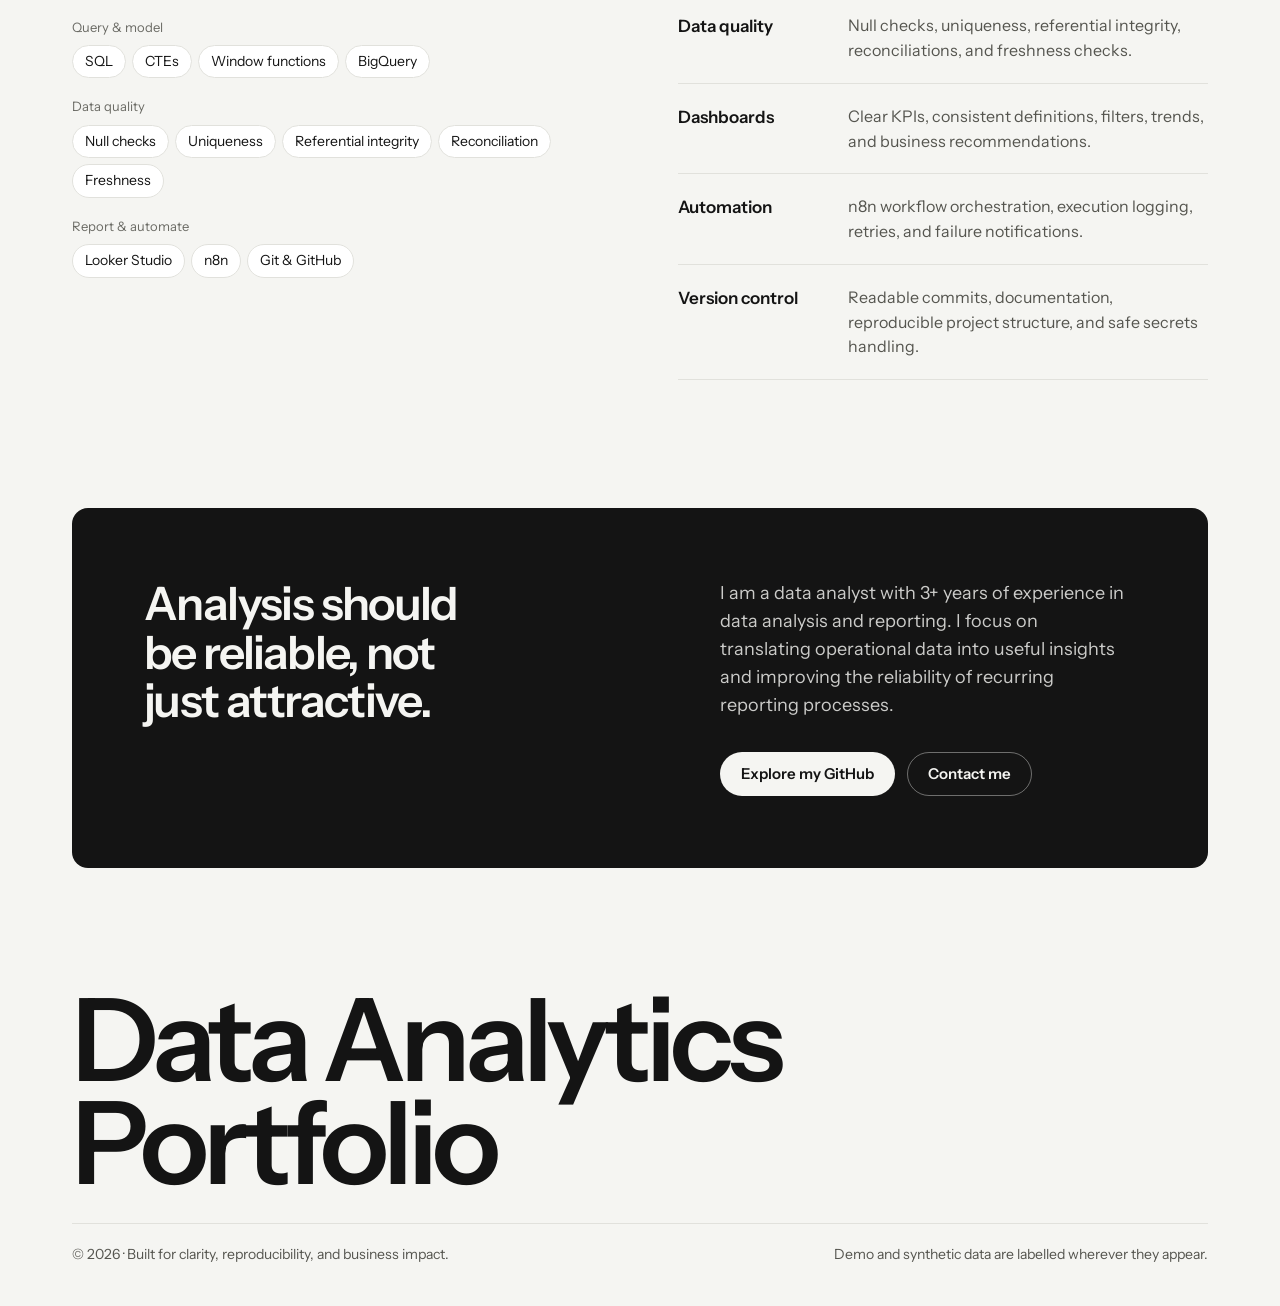
==== commit 592a0681: "Update index.html updating git name" ====
--- a/index.html
+++ b/index.html
@@ -36,7 +36,7 @@
           <svg class="icon-sun" viewBox="0 0 24 24" fill="none" stroke="currentColor" stroke-width="1.75" stroke-linecap="round" aria-hidden="true"><circle cx="12" cy="12" r="4"/><path d="M12 2v2M12 20v2M4.93 4.93l1.41 1.41M17.66 17.66l1.41 1.41M2 12h2M20 12h2M6.34 17.66l-1.41 1.41M19.07 4.93l-1.41 1.41"/></svg>
           <svg class="icon-moon" viewBox="0 0 24 24" fill="none" stroke="currentColor" stroke-width="1.75" stroke-linecap="round" stroke-linejoin="round" aria-hidden="true"><path d="M12 3a6 6 0 0 0 9 9 9 9 0 1 1-9-9Z"/></svg>
         </button>
-        <a class="button primary" href="https://github.com/YOUR-GITHUB-USERNAME" target="_blank" rel="noreferrer">GitHub</a>
+        <a class="button primary" href="https://github.com/osuazo33" target="_blank" rel="noreferrer">GitHub</a>
       </div>
     </nav>
   </header>
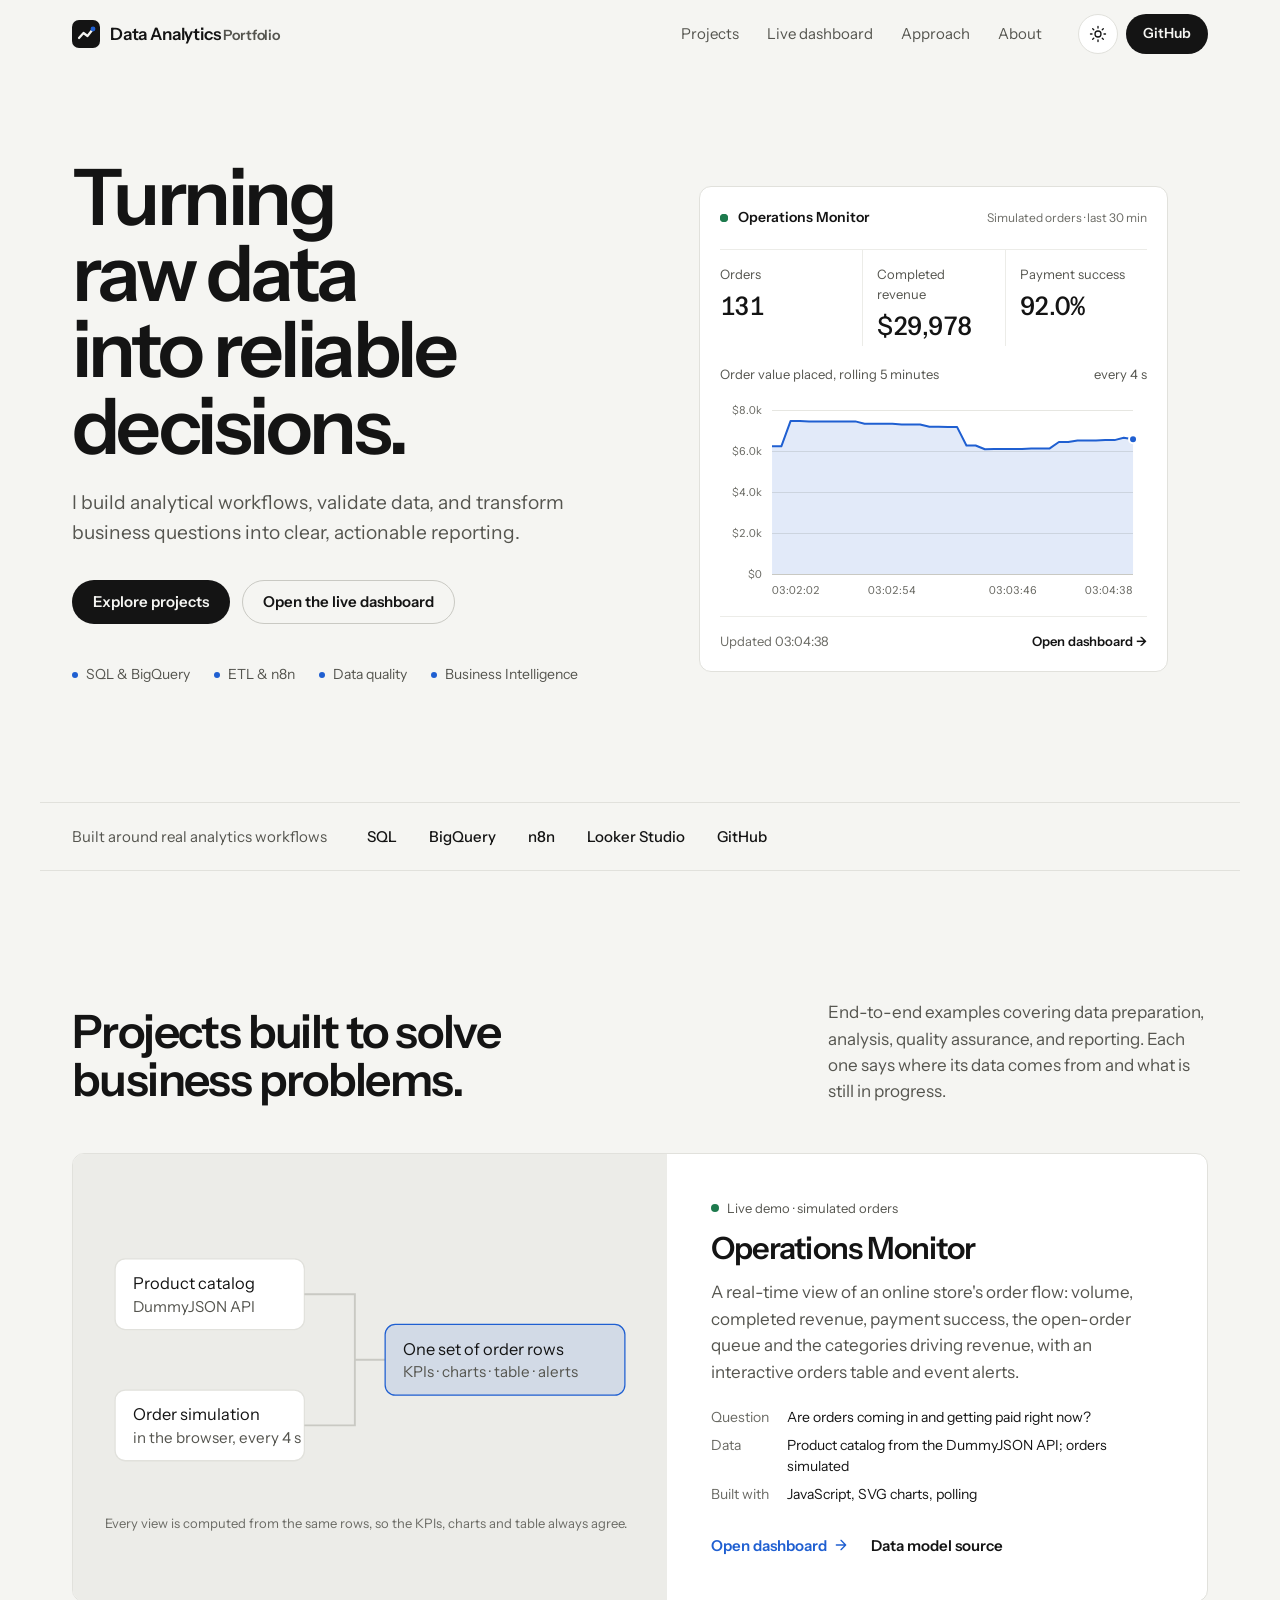
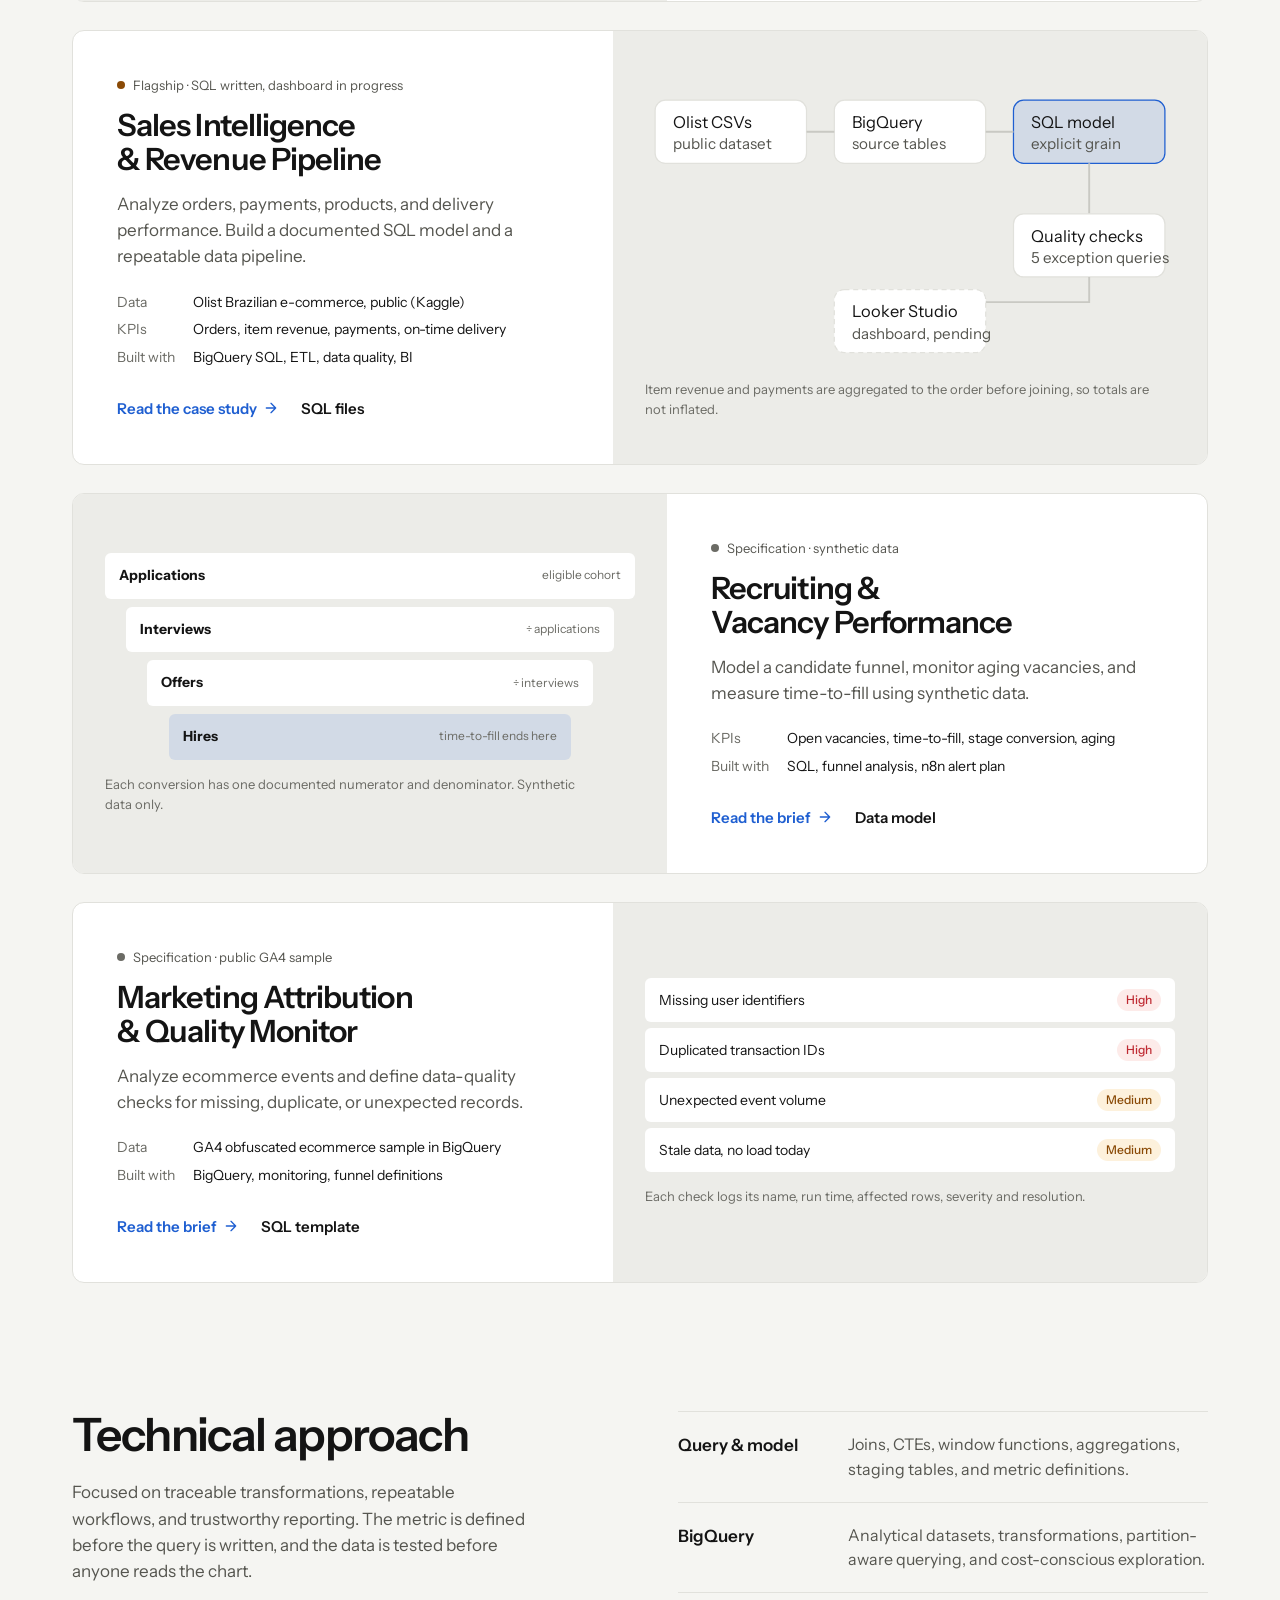
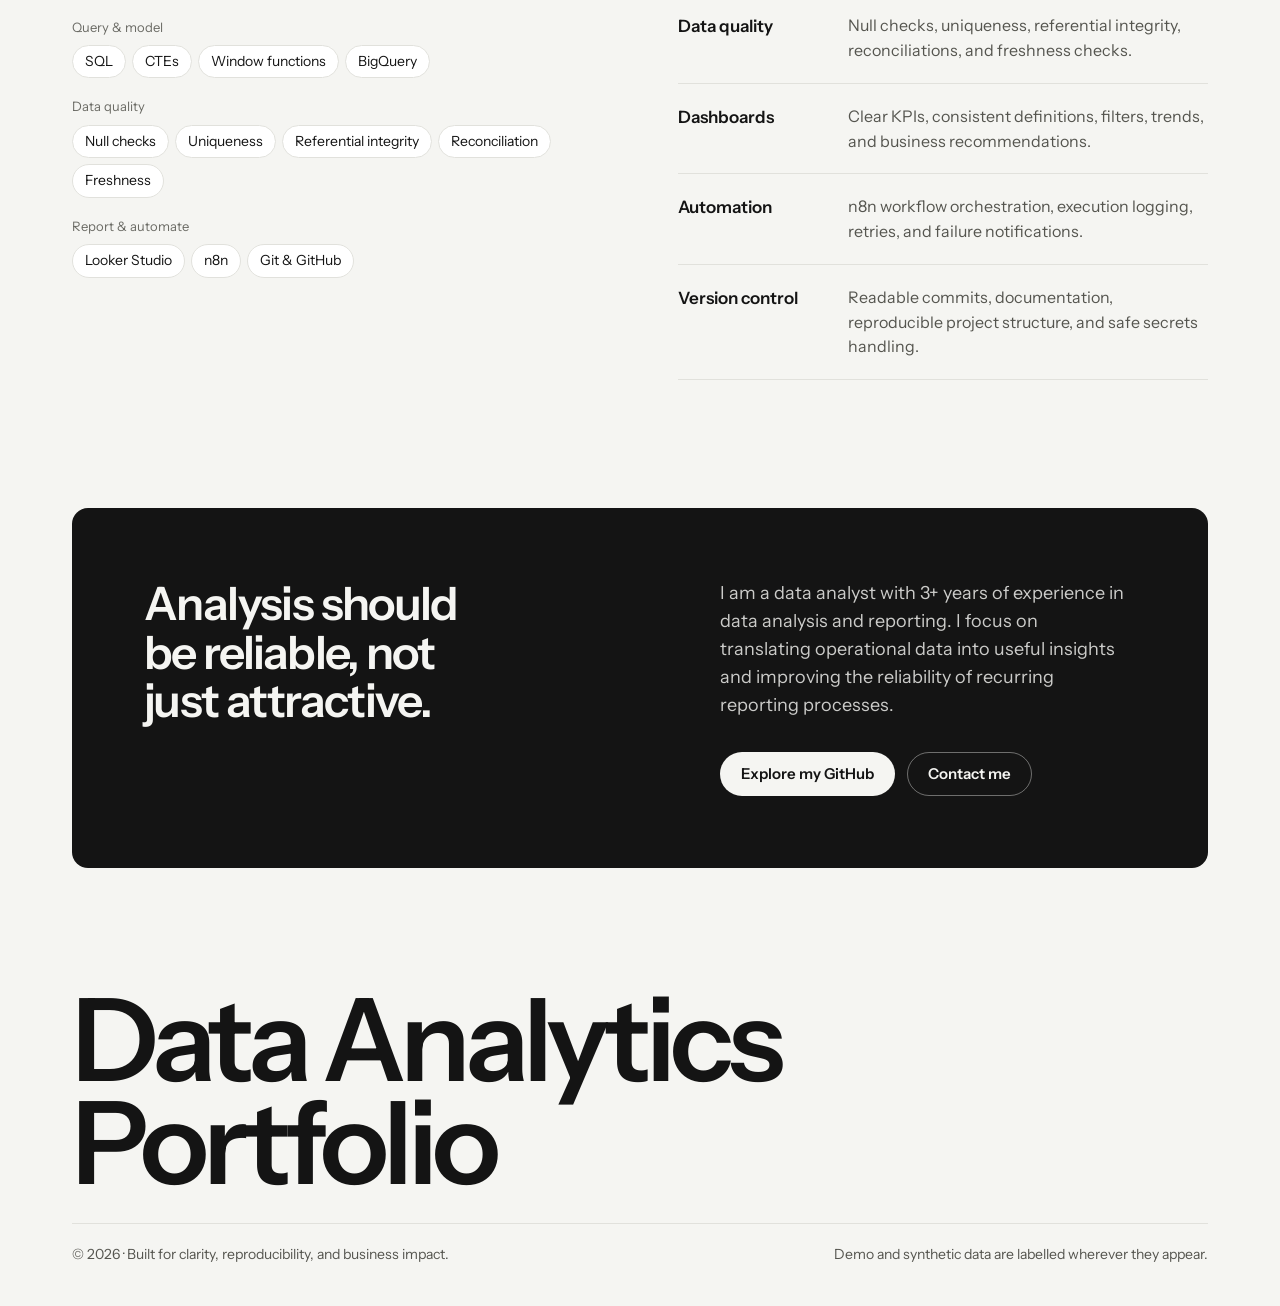
==== commit 22f82907: "Update index.html" ====
--- a/index.html
+++ b/index.html
@@ -230,7 +230,7 @@
           <!-- Before publishing, personalize this section with your actual experience, tools, and measurable accomplishments. Do not claim tools or results you cannot demonstrate. -->
           <div class="about-actions">
             <a class="button primary" href="https://github.com/YOUR-GITHUB-USERNAME" target="_blank" rel="noreferrer">Explore my GitHub</a>
-            <a class="button secondary" href="mailto:YOUR_EMAIL@example.com">Contact me</a>
+            <a class="button secondary" href="mailto:osmanfernando66@gmail.com">Contact me</a>
           </div>
         </div>
       </div>
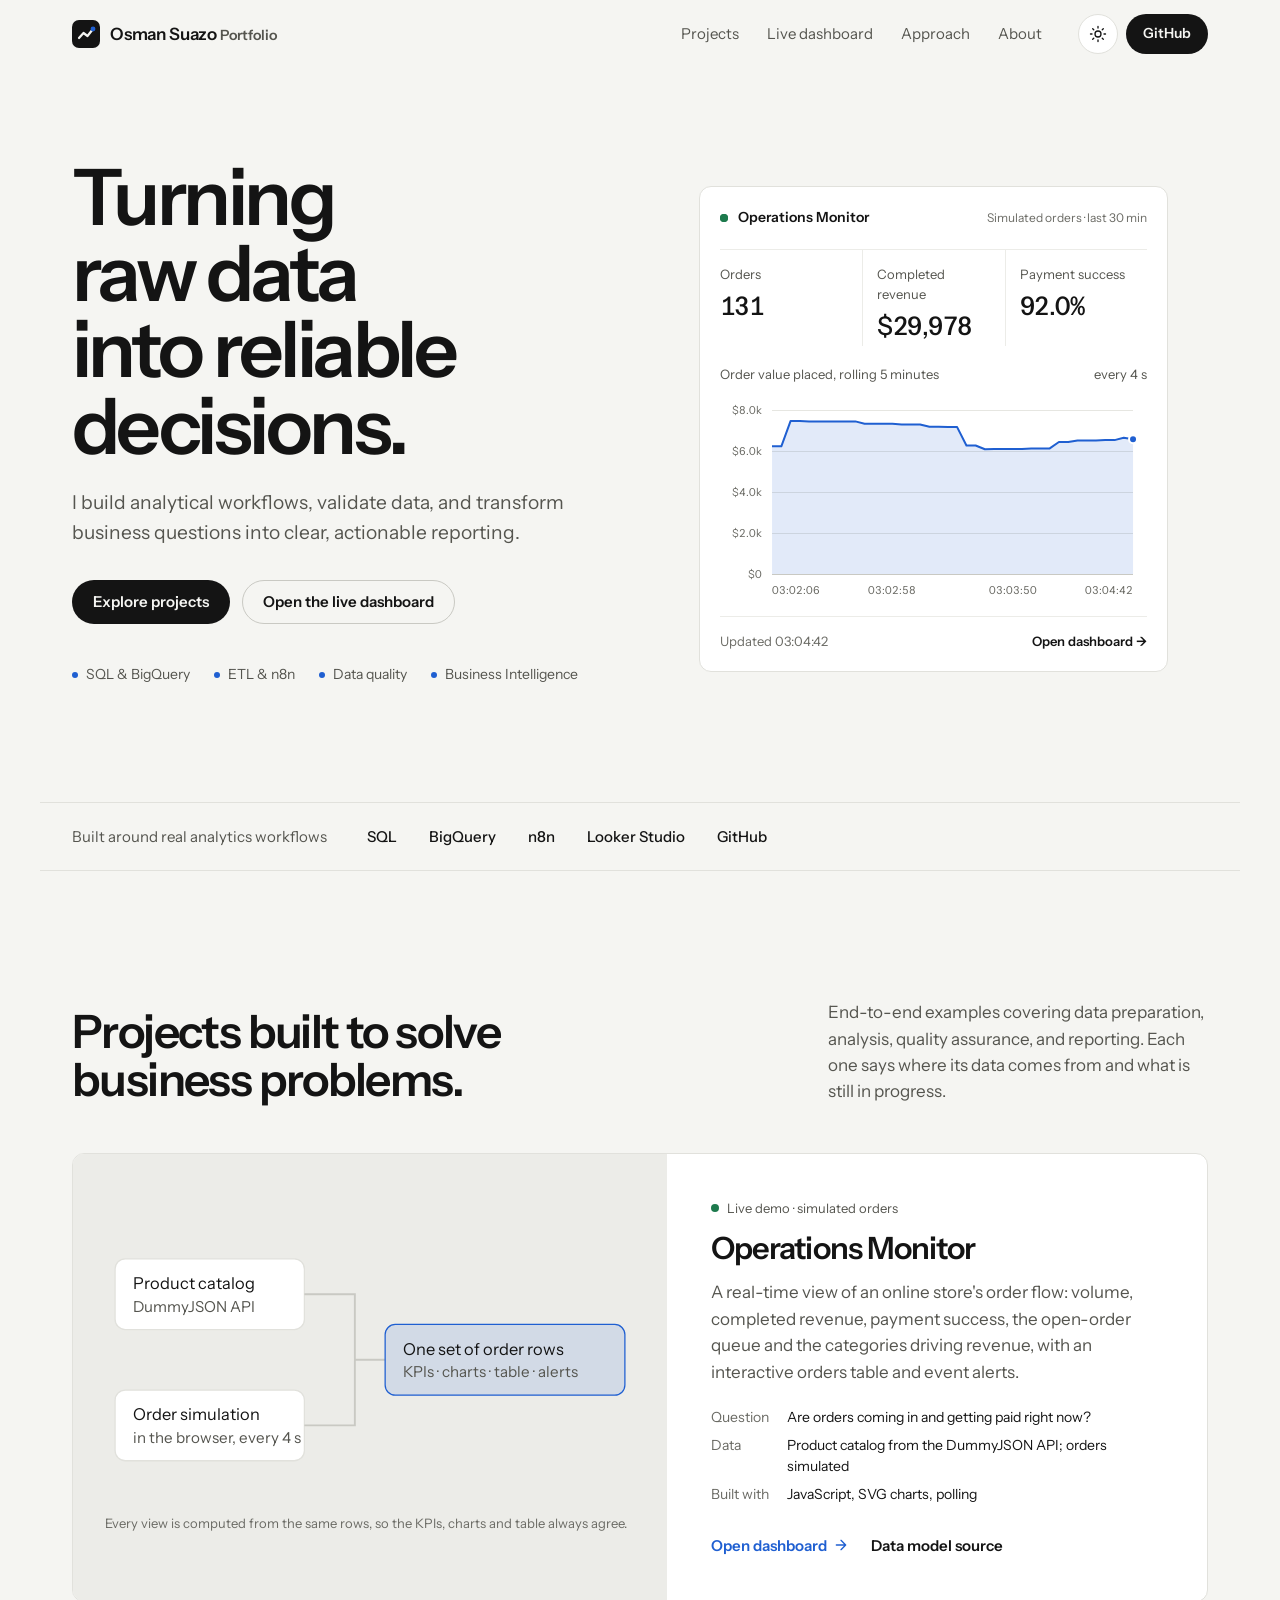
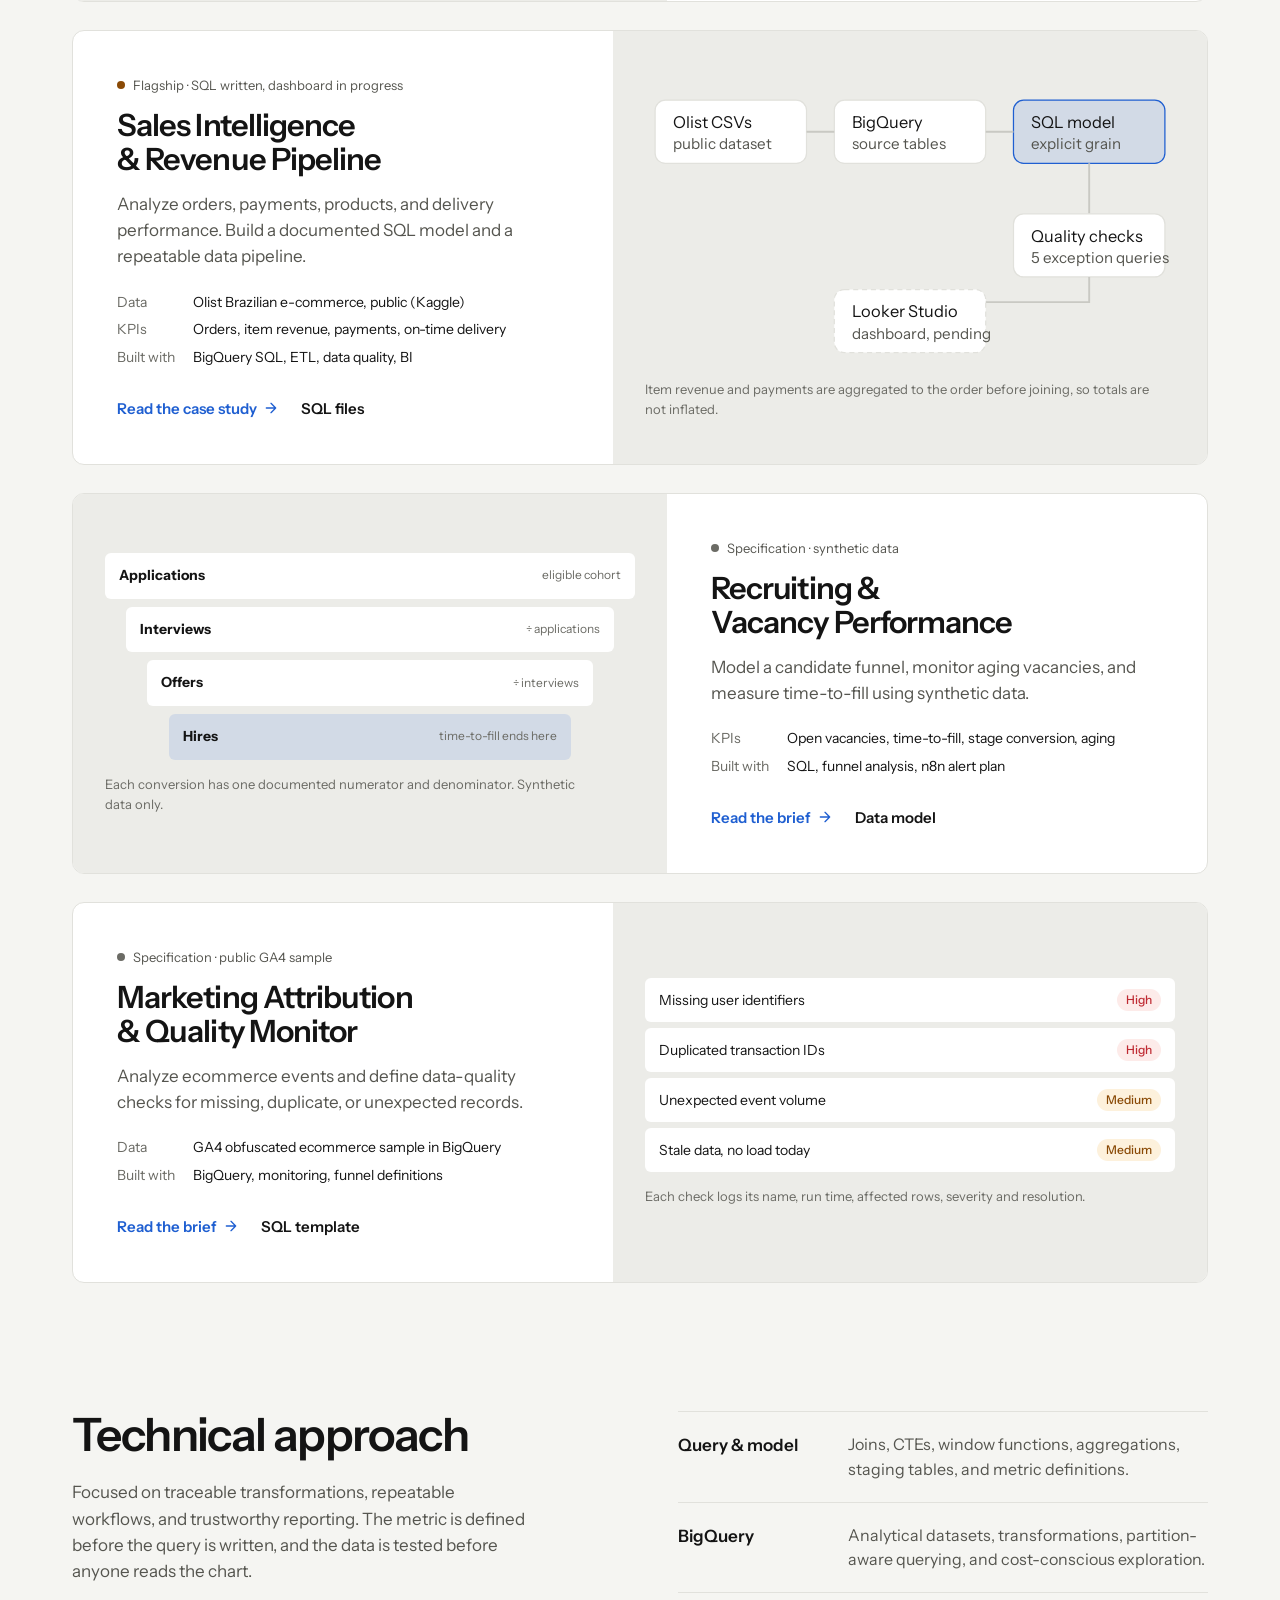
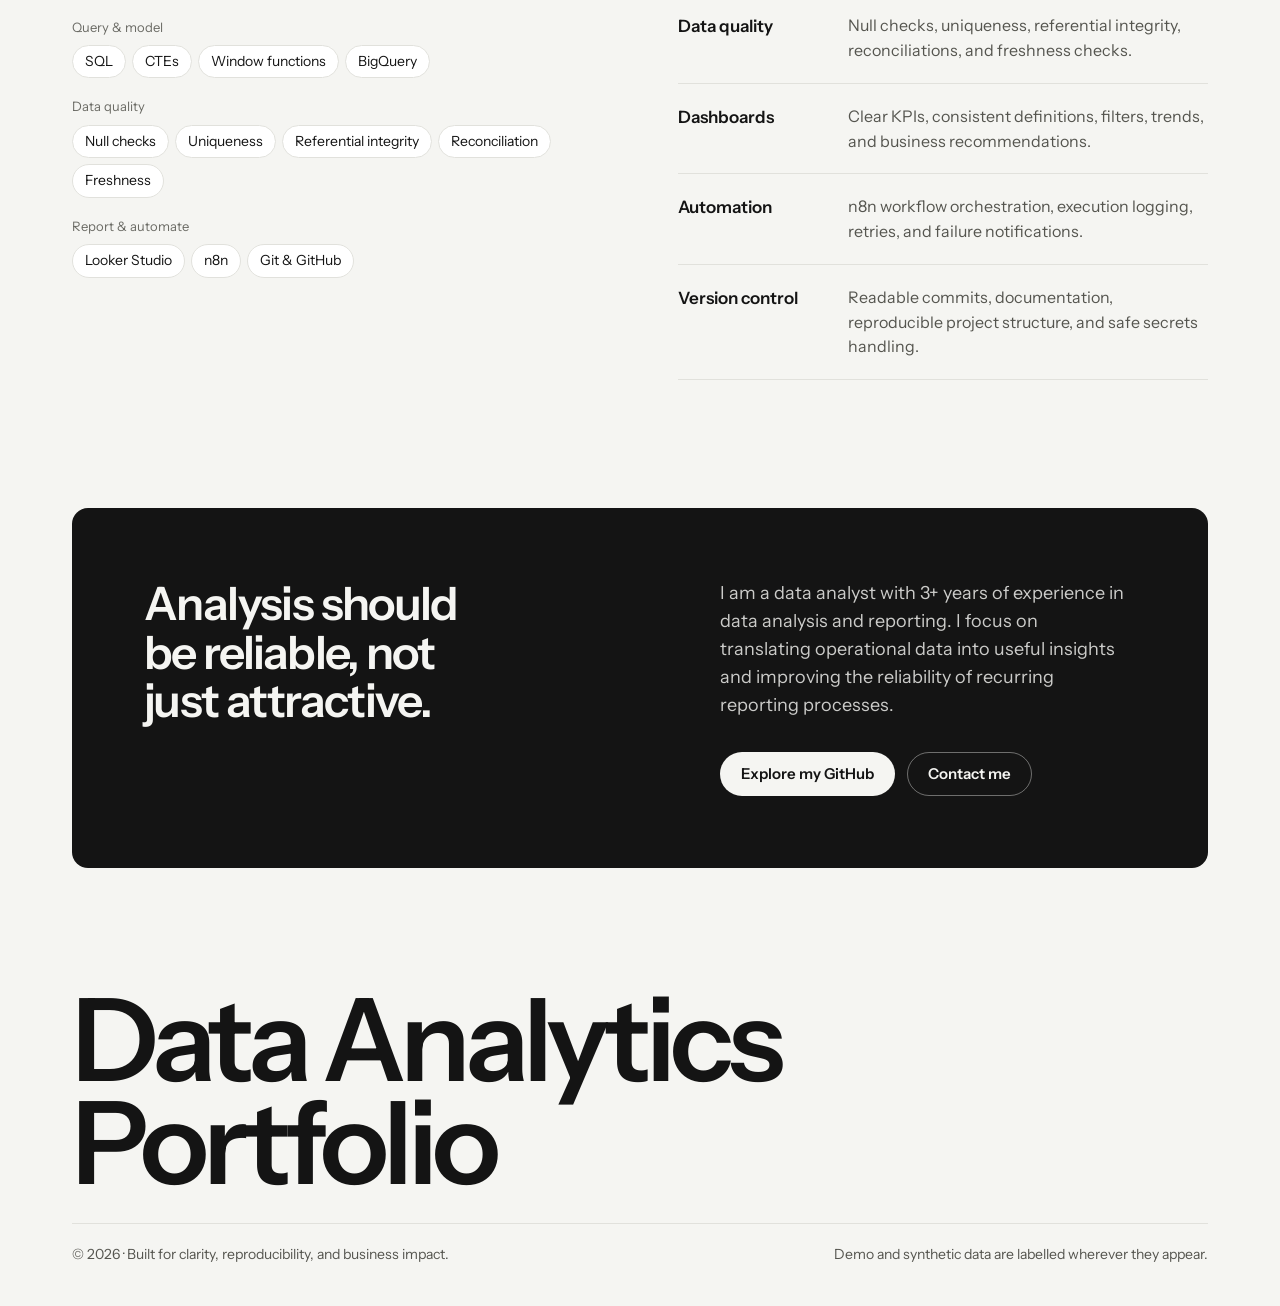
==== commit 73c2f853: "Update index.html Data to Osman" ====
--- a/index.html
+++ b/index.html
@@ -23,7 +23,7 @@
     <nav class="nav" aria-label="Main">
       <a class="brand" href="#main">
         <svg class="brand-mark" viewBox="0 0 28 28" aria-hidden="true"><rect width="28" height="28" rx="7"/><path d="M7 18l4.5-5 4 3L21 9" fill="none" stroke-width="2.2" stroke-linecap="round" stroke-linejoin="round"/><circle cx="21" cy="9" r="2.4"/></svg>
-        <span class="brand-name">Data Analytics <small class="muted">Portfolio</small></span>
+        <span class="brand-name">Osman Suazo <small class="muted">Portfolio</small></span>
       </a>
       <div class="nav-links">
         <a href="#projects">Projects</a>
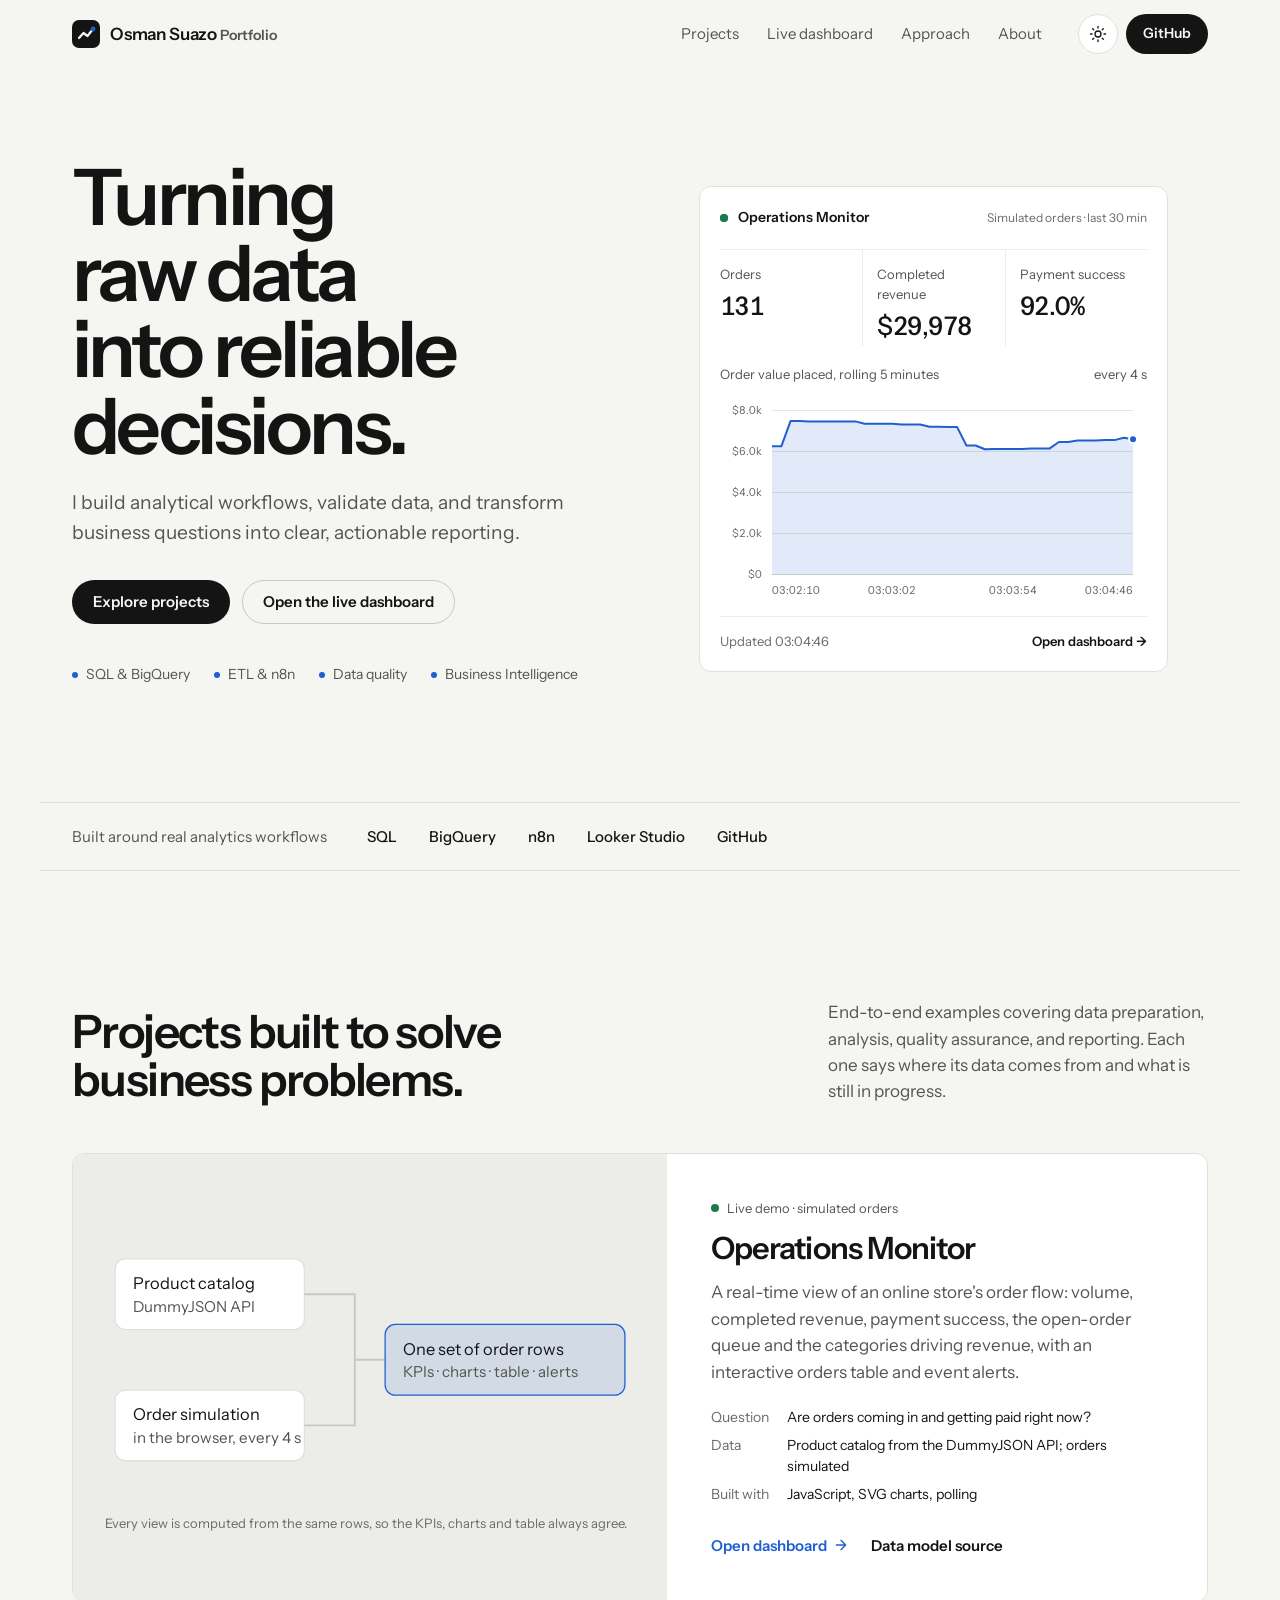
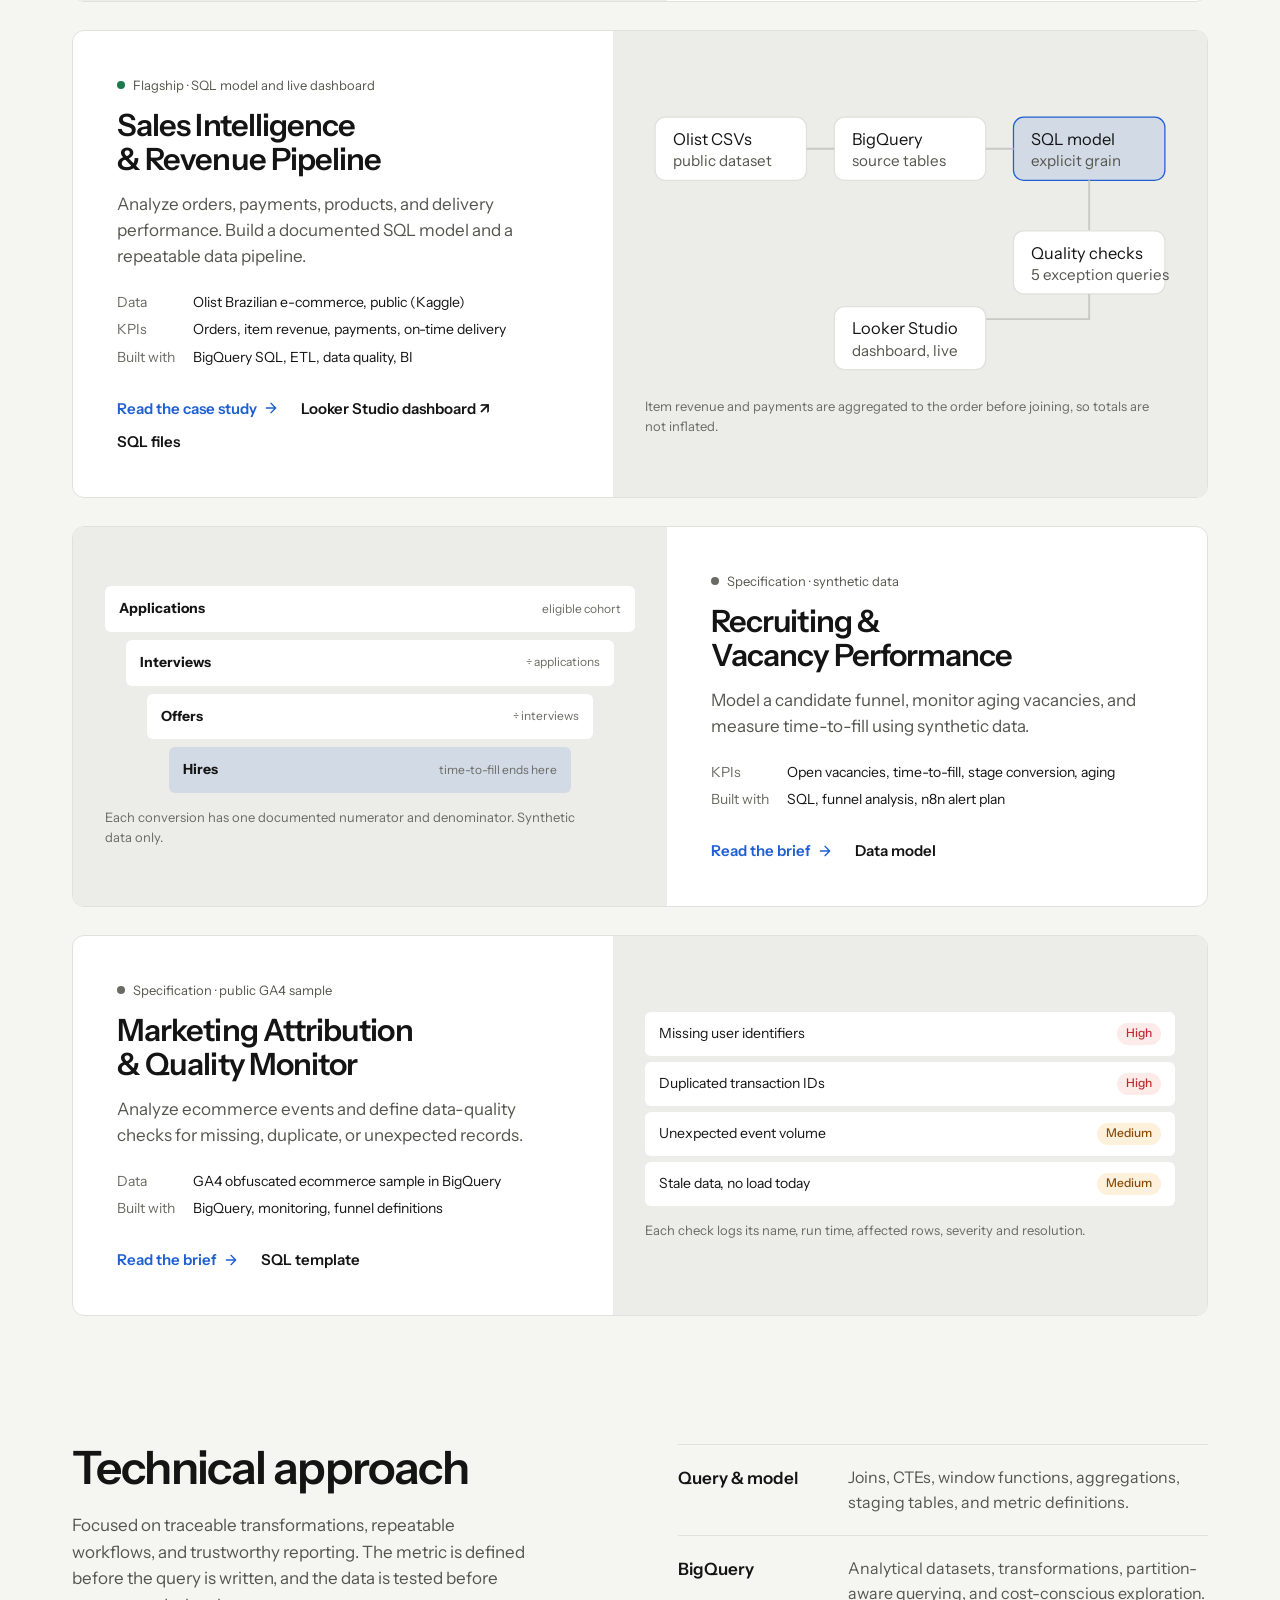
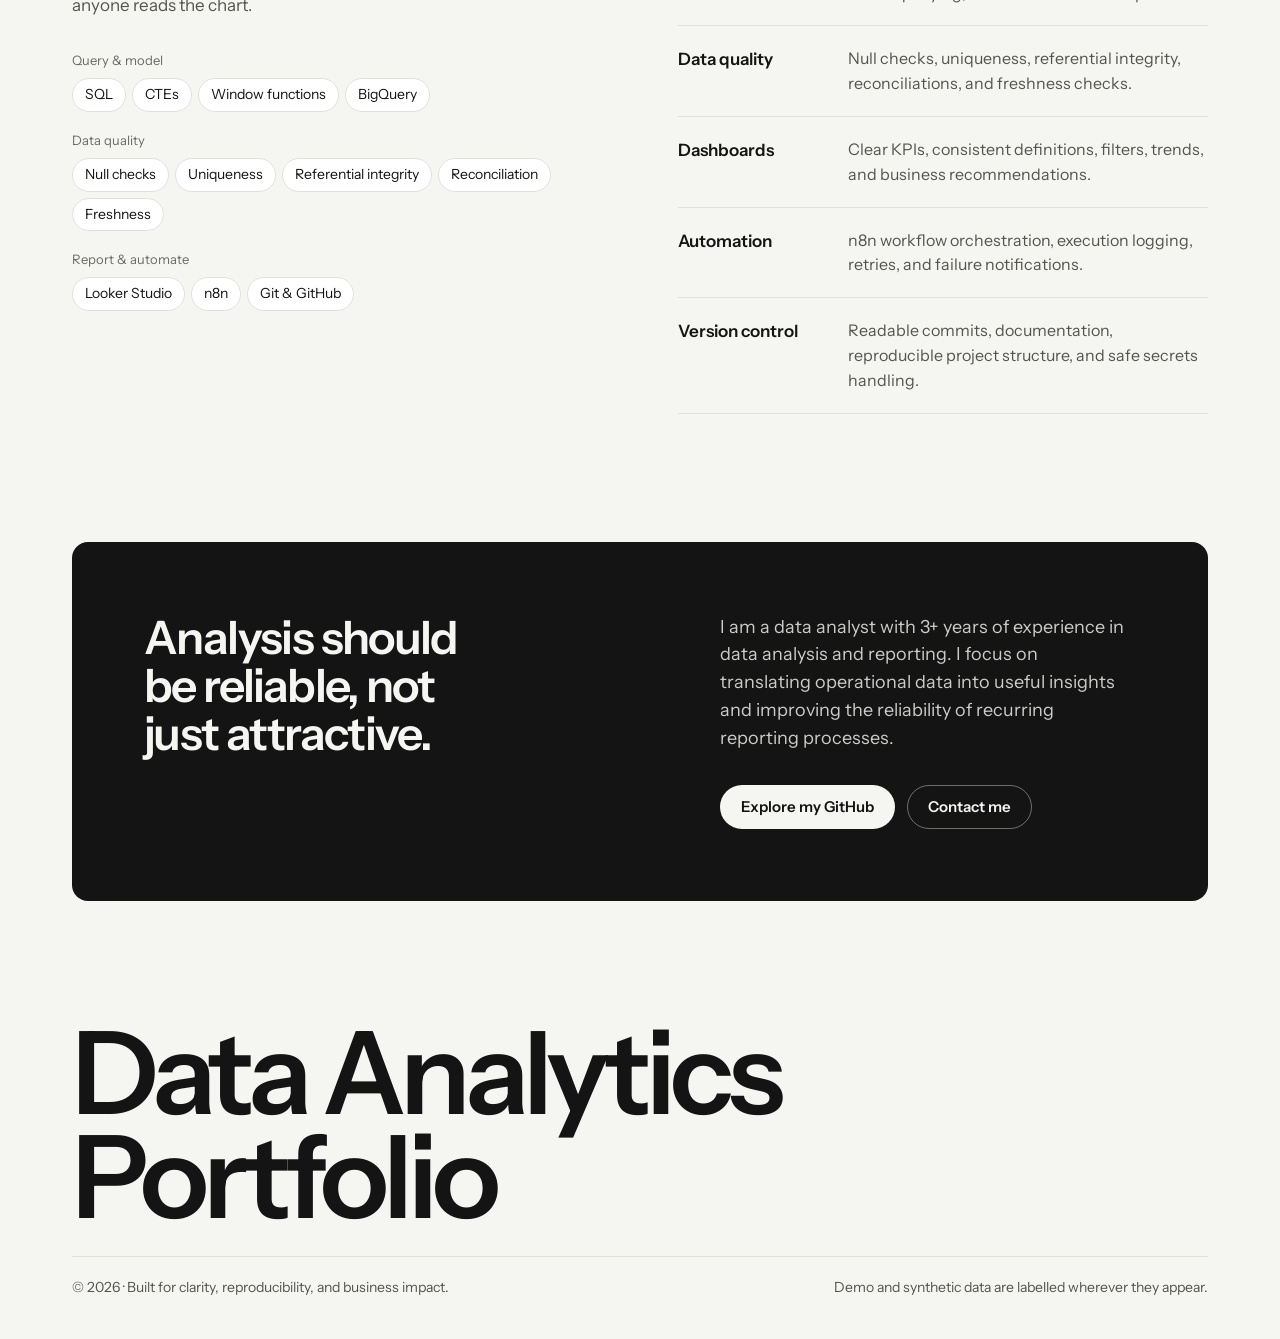
==== commit ac006d5d: "Publish Sales Intelligence Looker Studio dashboard - Link and embed the live Looker Studio report in" ====
--- a/index.html
+++ b/index.html
@@ -121,19 +121,19 @@
 
         <article class="project is-flipped reveal">
           <div class="project-figure">
-            <svg class="diagram" viewBox="0 0 420 230" role="img" aria-label="Pipeline: Olist CSV files into BigQuery, SQL model with explicit grain, quality checks, then Looker Studio">
+            <svg class="diagram" viewBox="0 0 420 230" role="img" aria-label="Pipeline: Olist CSV files into BigQuery, SQL model with explicit grain, quality checks, then a Looker Studio dashboard">
               <rect class="d-box" x="8" y="20" width="120" height="50" rx="8"/><text x="22" y="42">Olist CSVs</text><text class="d-muted" x="22" y="59">public dataset</text>
               <rect class="d-box" x="150" y="20" width="120" height="50" rx="8"/><text x="164" y="42">BigQuery</text><text class="d-muted" x="164" y="59">source tables</text>
               <rect class="d-box-accent" x="292" y="20" width="120" height="50" rx="8"/><text x="306" y="42">SQL model</text><text class="d-muted" x="306" y="59">explicit grain</text>
               <path class="d-line" d="M128 45h22M270 45h22M352 70v40"/>
               <rect class="d-box" x="292" y="110" width="120" height="50" rx="8"/><text x="306" y="132">Quality checks</text><text class="d-muted" x="306" y="149">5 exception queries</text>
               <path class="d-line" d="M352 160v20H210v10"/>
-              <rect class="d-box" x="150" y="170" width="120" height="50" rx="8" stroke-dasharray="4 3"/><text x="164" y="192">Looker Studio</text><text class="d-muted" x="164" y="209">dashboard, pending</text>
+              <rect class="d-box" x="150" y="170" width="120" height="50" rx="8"/><text x="164" y="192">Looker Studio</text><text class="d-muted" x="164" y="209">dashboard, live</text>
             </svg>
             <p class="figure-caption">Item revenue and payments are aggregated to the order before joining, so totals are not inflated.</p>
           </div>
           <div class="project-body">
-            <span class="project-status is-progress">Flagship · SQL written, dashboard in progress</span>
+            <span class="project-status is-live">Flagship · SQL model and live dashboard</span>
             <h3>Sales Intelligence &amp; Revenue Pipeline</h3>
             <p>Analyze orders, payments, products, and delivery performance. Build a documented SQL model and a repeatable data pipeline.</p>
             <dl class="project-facts">
@@ -143,6 +143,7 @@
             </dl>
             <div class="project-links">
               <a href="projects/sales-intelligence.html">Read the case study <svg viewBox="0 0 24 24" fill="none" stroke="currentColor" stroke-width="2" stroke-linecap="round" stroke-linejoin="round" aria-hidden="true"><path d="M5 12h14M12 5l7 7-7 7"/></svg></a>
+              <a href="https://lookerstudio.google.com/reporting/ec3e756b-2a8a-48c7-b87c-4bfd03b2d180" target="_blank" rel="noreferrer">Looker Studio dashboard ↗</a>
               <a href="sql/README.md">SQL files</a>
             </div>
           </div>
--- a/styles.css
+++ b/styles.css
@@ -503,3 +503,7 @@
 .seg-pending { stroke: var(--warning); }
 .seg-failed { stroke: var(--negative); }
 .seg-refunded { stroke: var(--faint); }
+
+.report-embed { margin-top: 20px; aspect-ratio: 4 / 3; border: 1px solid var(--border); border-radius: 12px; overflow: hidden; background: var(--surface); }
+.report-embed iframe { display: block; width: 100%; height: 100%; border: 0; }
+@media (max-width: 640px) { .report-embed { aspect-ratio: 3 / 4; } }
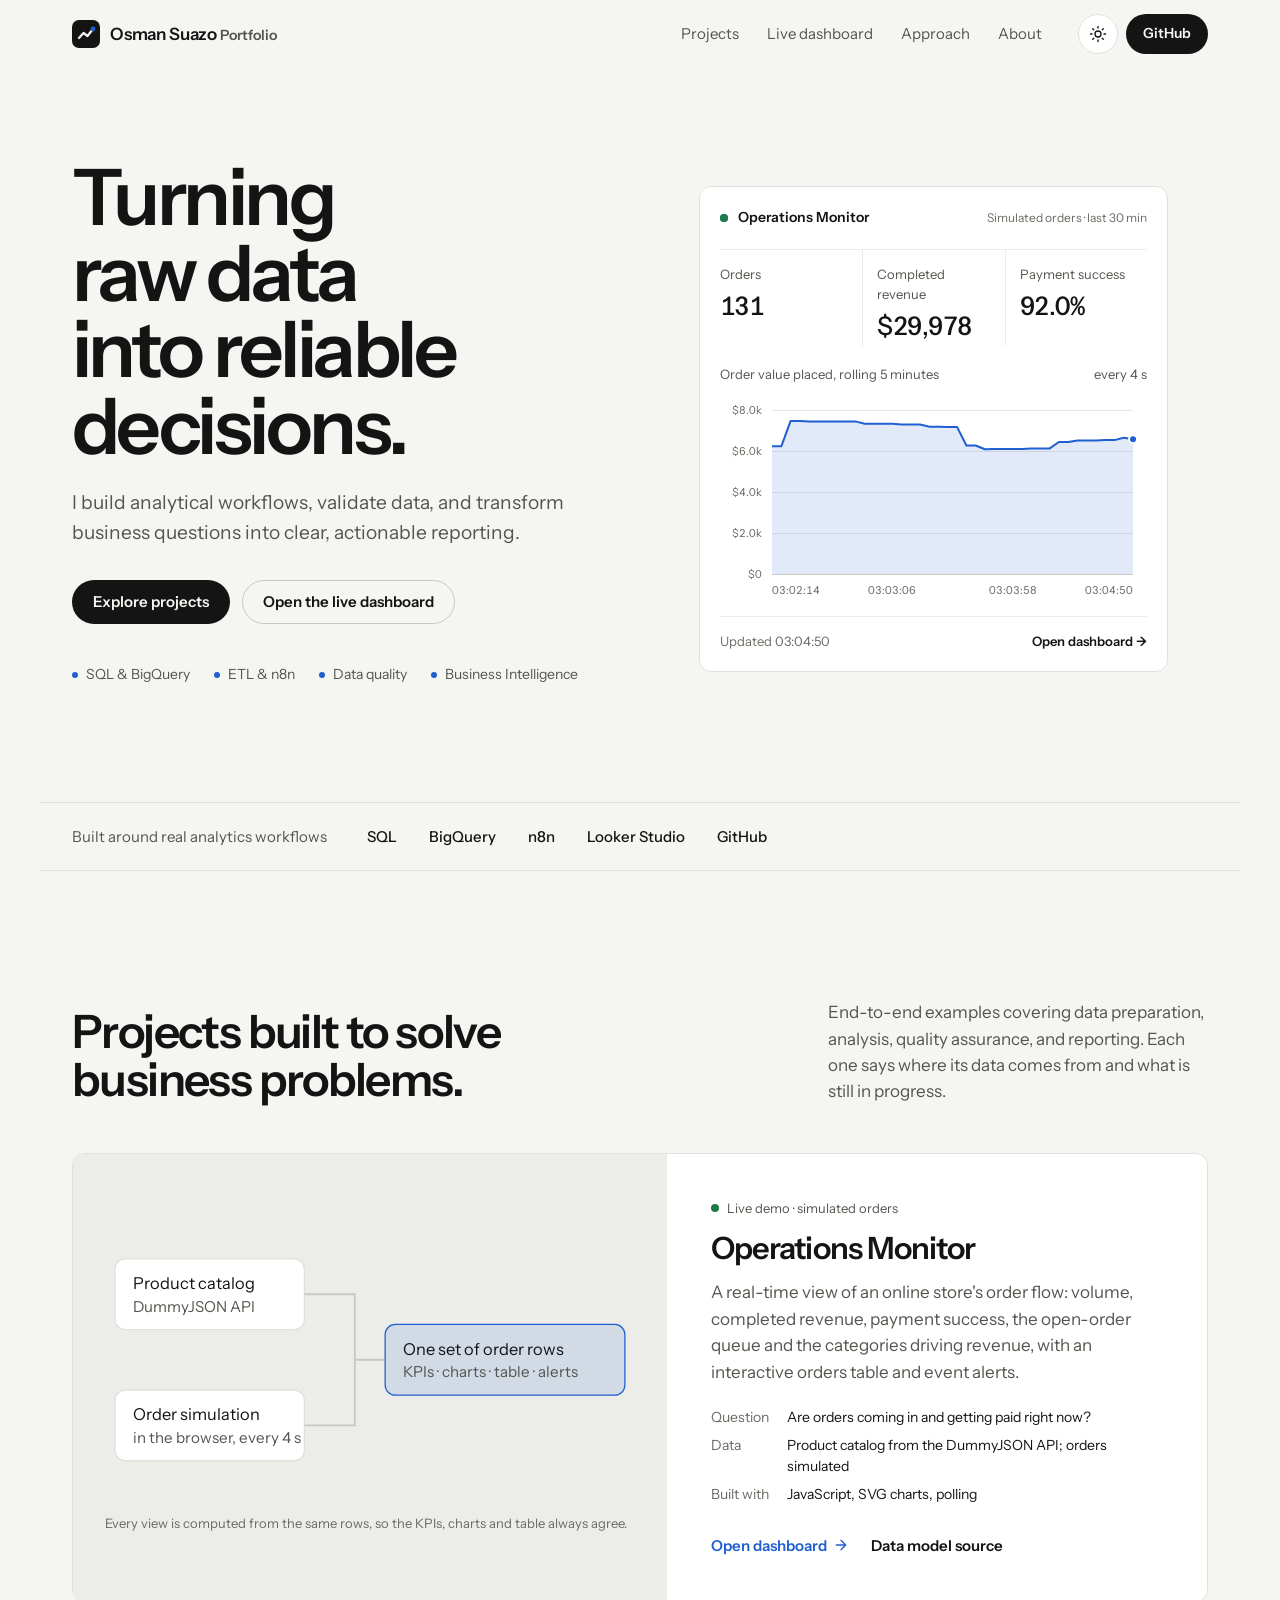
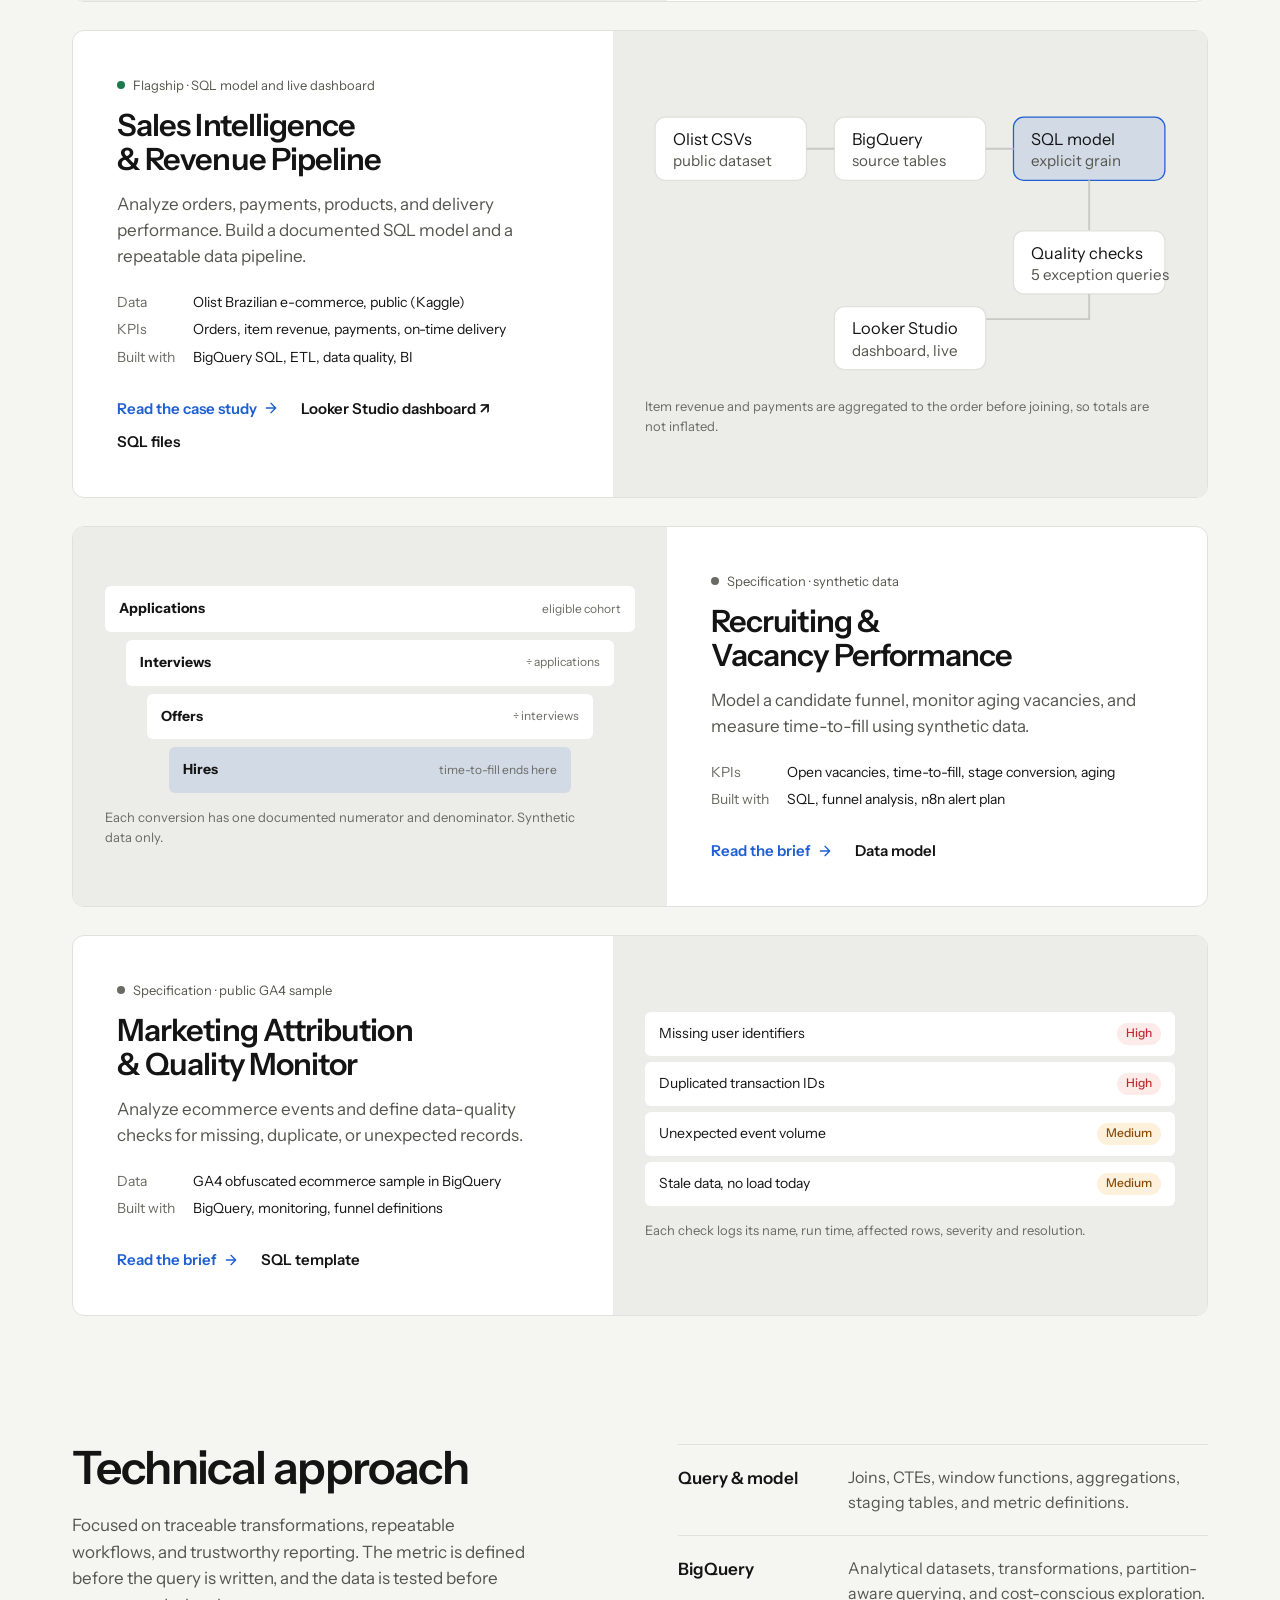
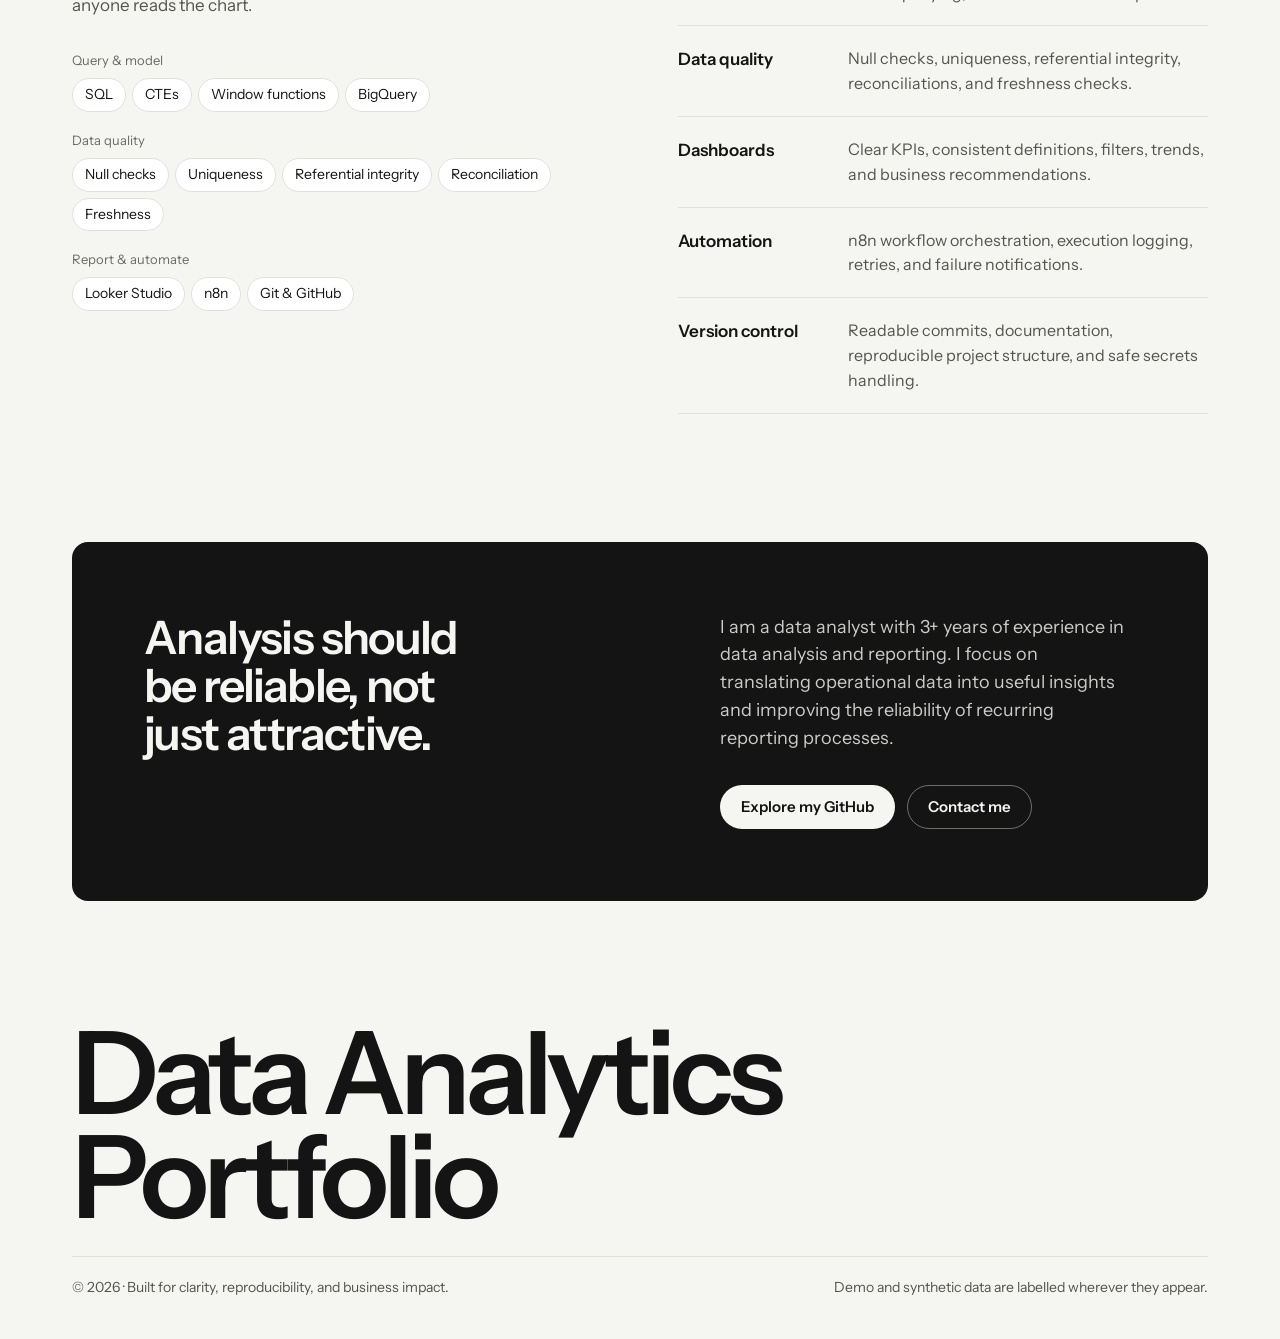
==== commit 6a070012: "Replace GitHub and email placeholders with real links Co-Authored-By: Claude Opus 5.5 <noreply@anthr" ====
--- a/index.html
+++ b/index.html
@@ -230,7 +230,7 @@
           <p>I am a data analyst with 3+ years of experience in data analysis and reporting. I focus on translating operational data into useful insights and improving the reliability of recurring reporting processes.</p>
           <!-- Before publishing, personalize this section with your actual experience, tools, and measurable accomplishments. Do not claim tools or results you cannot demonstrate. -->
           <div class="about-actions">
-            <a class="button primary" href="https://github.com/YOUR-GITHUB-USERNAME" target="_blank" rel="noreferrer">Explore my GitHub</a>
+            <a class="button primary" href="https://github.com/osuazo33/" target="_blank" rel="noreferrer">Explore my GitHub</a>
             <a class="button secondary" href="mailto:osmanfernando66@gmail.com">Contact me</a>
           </div>
         </div>
--- a/styles.css
+++ b/styles.css
@@ -351,7 +351,8 @@
 
 .case-layout {
   max-width: var(--max); margin: 0 auto; padding: clamp(48px, 7vw, 88px) var(--gutter) 0;
-  display: grid; grid-template-columns: 200px minmax(0, 1fr); gap: clamp(32px, 6vw, 80px);
+  --case-gap: clamp(32px, 6vw, 80px);
+  display: grid; grid-template-columns: 200px minmax(0, 1fr); gap: var(--case-gap);
 }
 .case-toc { position: sticky; top: 96px; align-self: start; display: grid; gap: 2px; font-size: 14px; }
 .case-toc a { color: var(--muted); text-decoration: none; padding: 6px 10px; border-radius: var(--radius-sm); transition: color .2s ease, background-color .2s ease; }
@@ -504,6 +505,34 @@
 .seg-failed { stroke: var(--negative); }
 .seg-refunded { stroke: var(--faint); }
 
-.report-embed { margin-top: 20px; aspect-ratio: 4 / 3; border: 1px solid var(--border); border-radius: 12px; overflow: hidden; background: var(--surface); }
-.report-embed iframe { display: block; width: 100%; height: 100%; border: 0; }
-@media (max-width: 640px) { .report-embed { aspect-ratio: 3 / 4; } }
+/* Looker Studio embed. The report scales to the iframe's width, so the
+   box keeps the report's own proportions (--report-ratio) to avoid an inner
+   scroll. On wide screens it breaks out of the 760px text column to the
+   full case-layout width (100cqw), measured from the case-layout container. */
+.case-layout { container-type: inline-size; }
+.report-actions { display: flex; flex-wrap: wrap; gap: 12px; margin-top: 20px; }
+.report-actions svg { width: 16px; height: 16px; margin-right: 8px; }
+.report-embed {
+  --report-ratio: 11 / 10;
+  position: relative; margin-top: 24px; aspect-ratio: var(--report-ratio);
+  border: 1px solid var(--border); border-radius: 12px; overflow: hidden; background: var(--raised);
+}
+.report-embed iframe { position: relative; display: block; width: 100%; height: 100%; border: 0; }
+.report-embed:fullscreen { border: 0; border-radius: 0; aspect-ratio: auto; }
+.report-loading {
+  position: absolute; inset: 0; display: grid; place-items: center; font-size: 14px; color: var(--faint);
+  background: linear-gradient(100deg, transparent 40%, var(--active) 50%, transparent 60%) var(--raised);
+  background-size: 200% 100%; animation: report-shimmer 1.6s linear infinite;
+}
+.report-embed.is-loaded .report-loading { display: none; }
+@keyframes report-shimmer { from { background-position: 100% 0; } to { background-position: -100% 0; } }
+@media (prefers-reduced-motion: reduce) { .report-loading { animation: none; } }
+@media (min-width: 961px) {
+  .report-embed { width: 100cqw; margin-left: calc(-200px - var(--case-gap)); }
+}
+@media (max-width: 640px) {
+  /* Looker Studio scales the report to the iframe's width, so a taller box only adds
+     empty canvas. On phones the embed is a preview; opening the report is the main action. */
+  .report-actions .button { flex: 1 1 100%; }
+  .report-embed { pointer-events: none; }
+}
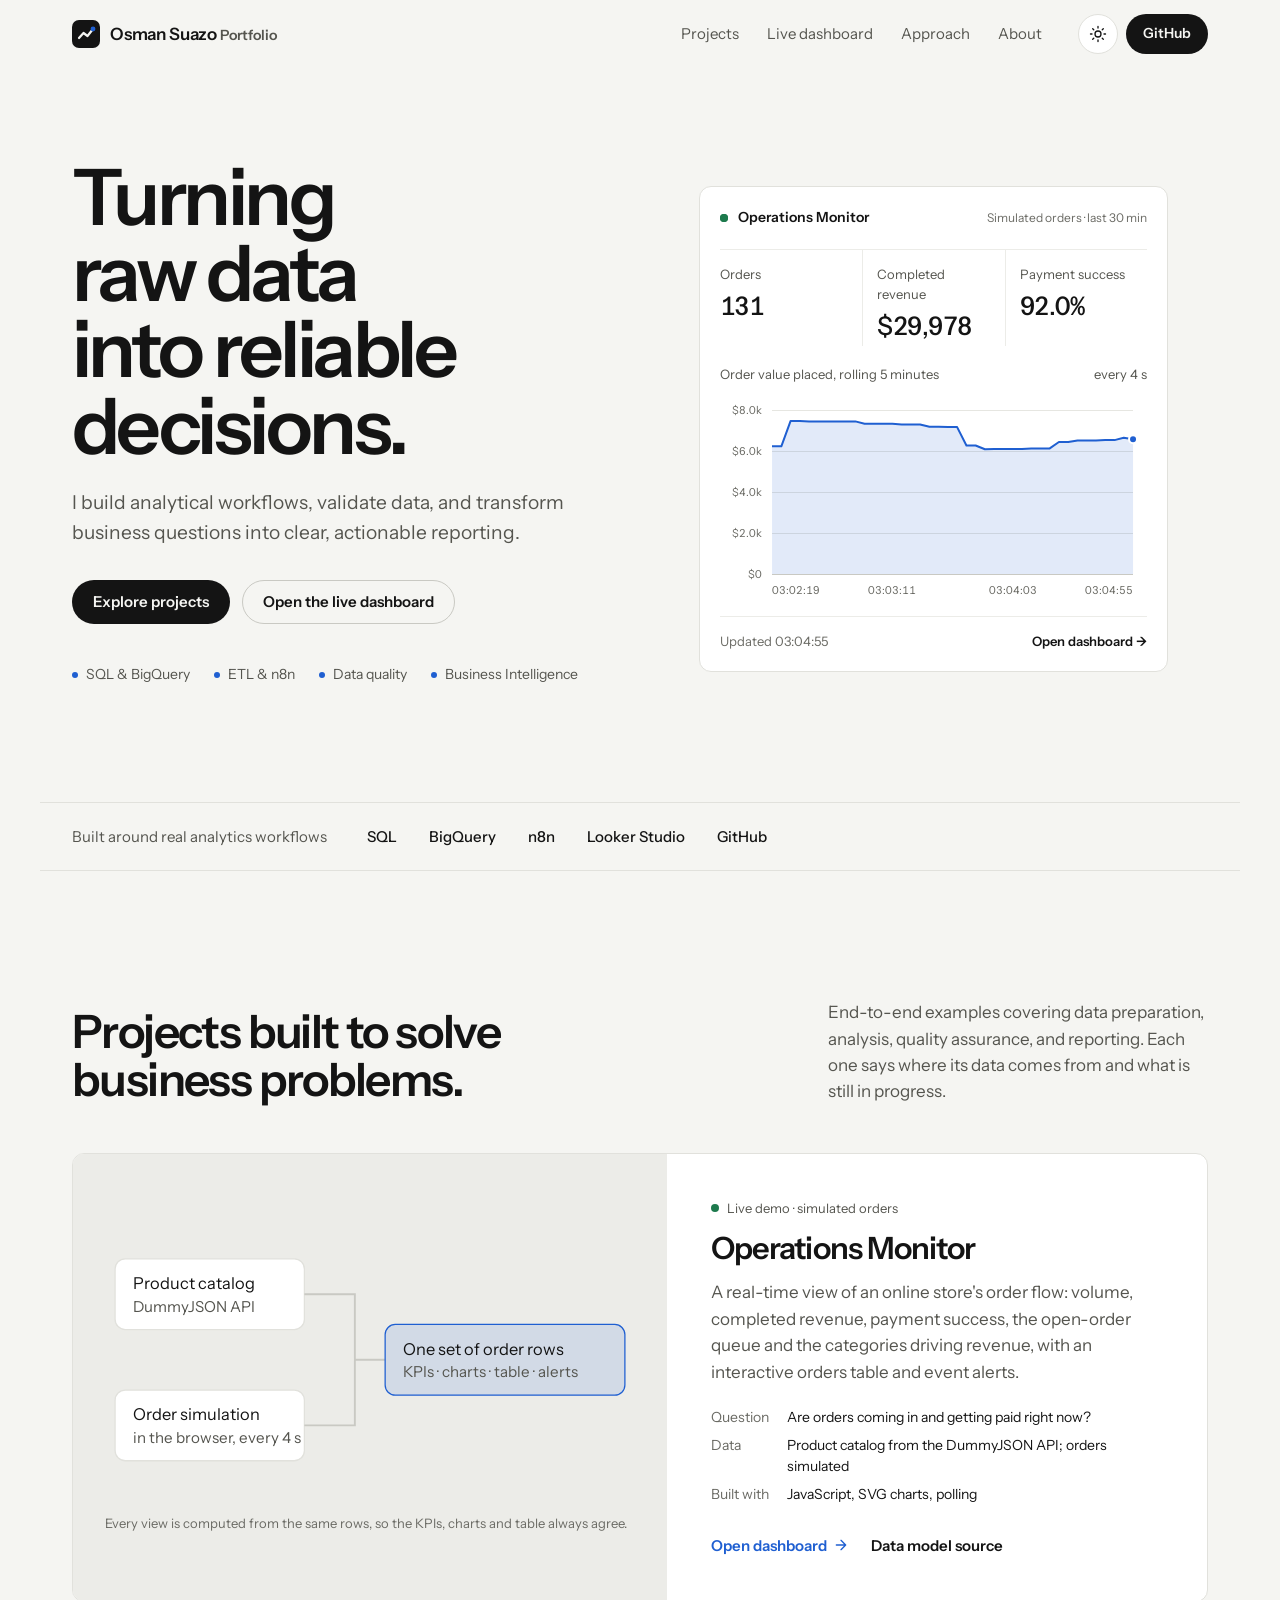
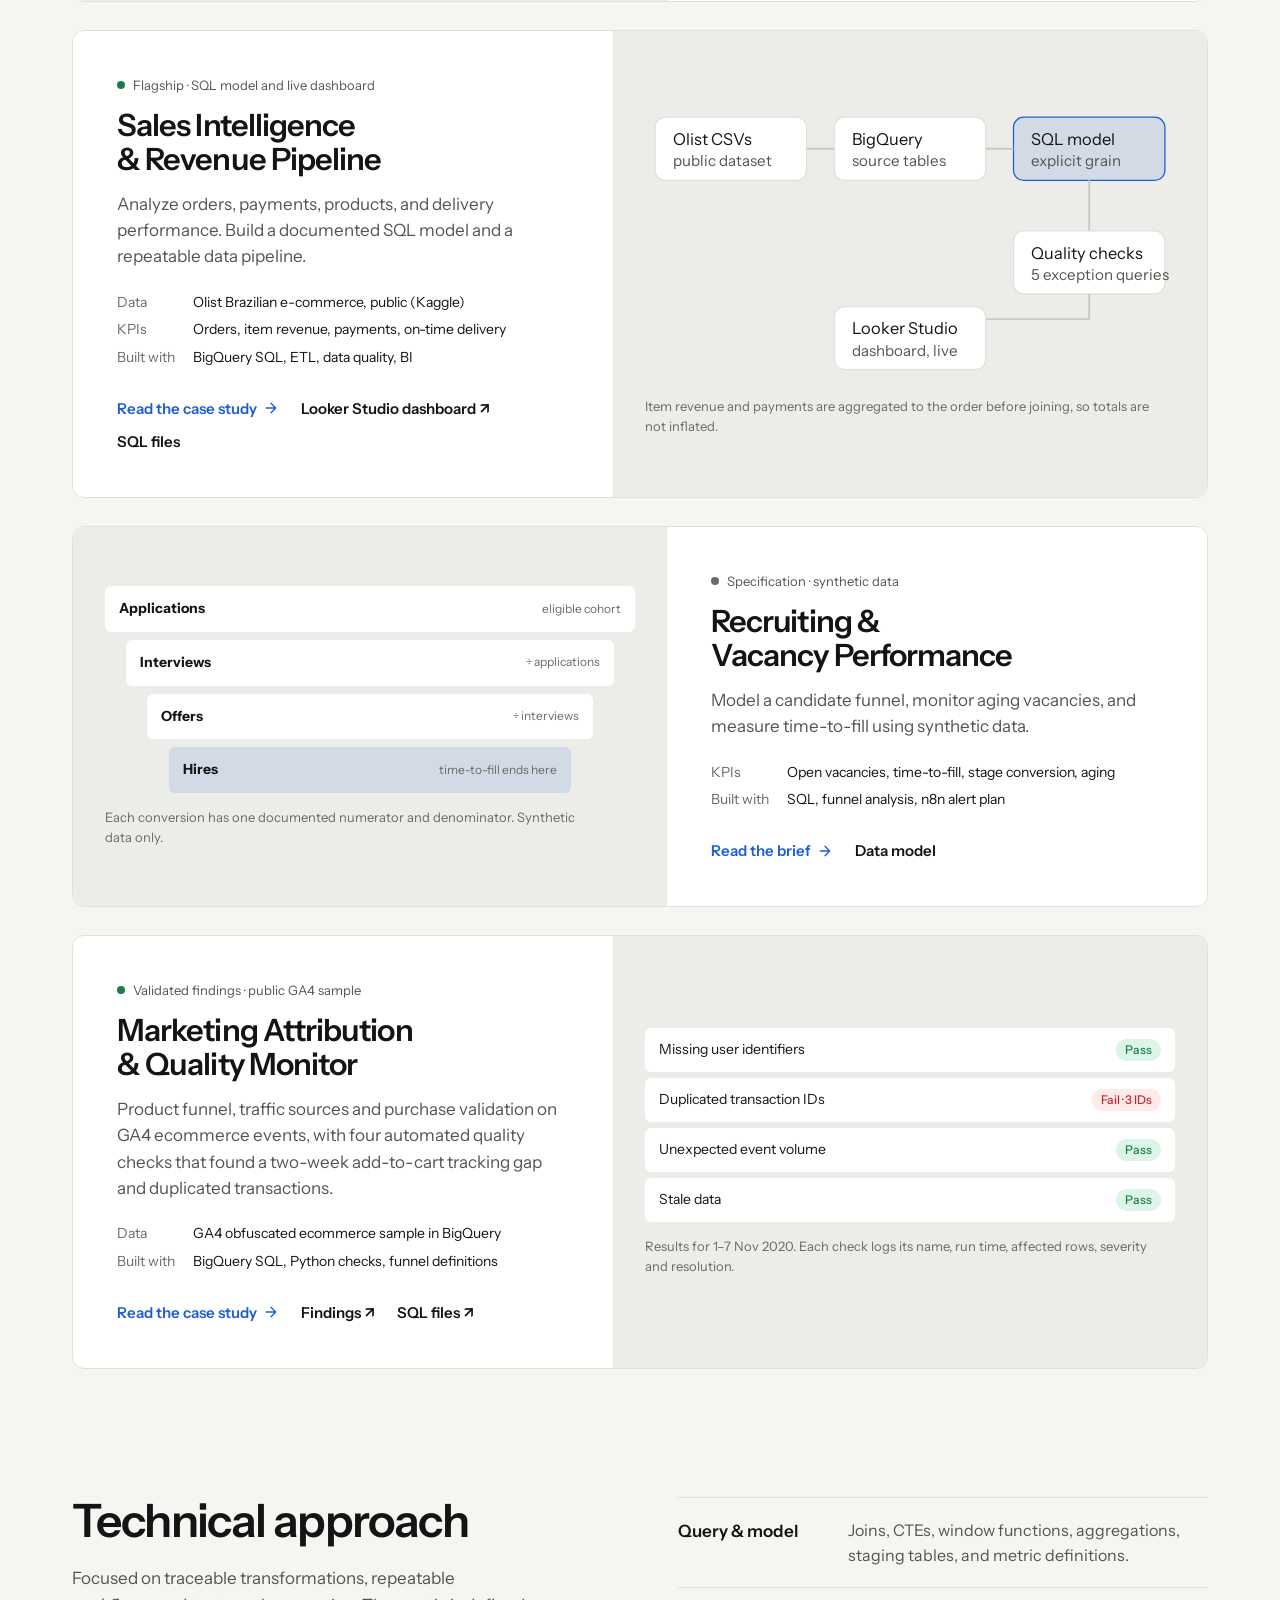
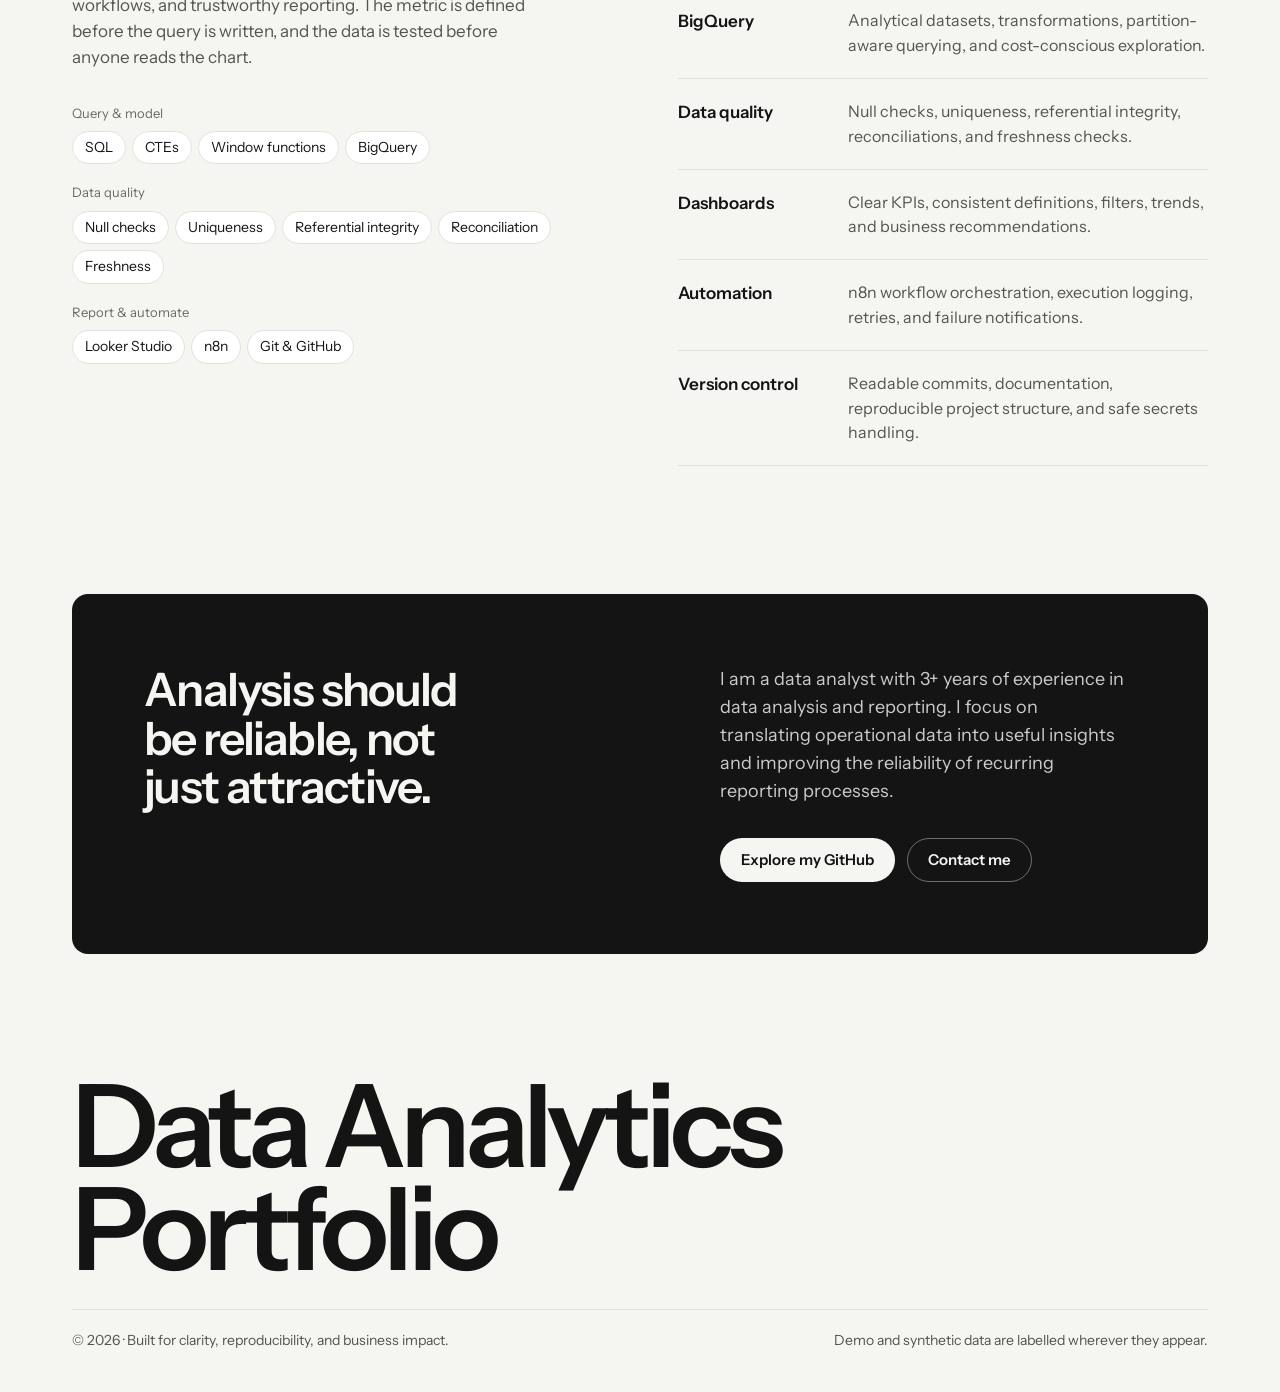
==== commit ad2639d7: "Add Marketing Data Quality analysis on the GA4 sample - sql/marketing: one commented query file per " ====
--- a/index.html
+++ b/index.html
@@ -176,25 +176,26 @@
 
         <article class="project is-flipped reveal">
           <div class="project-figure">
-            <ul class="check-list" aria-label="Example data-quality checks">
-              <li>Missing user identifiers <span class="pill is-high">High</span></li>
-              <li>Duplicated transaction IDs <span class="pill is-high">High</span></li>
-              <li>Unexpected event volume <span class="pill is-medium">Medium</span></li>
-              <li>Stale data, no load today <span class="pill is-medium">Medium</span></li>
+            <ul class="check-list" aria-label="Data-quality check results for the first week">
+              <li>Missing user identifiers <span class="pill is-positive">Pass</span></li>
+              <li>Duplicated transaction IDs <span class="pill is-high">Fail &middot; 3 IDs</span></li>
+              <li>Unexpected event volume <span class="pill is-positive">Pass</span></li>
+              <li>Stale data <span class="pill is-positive">Pass</span></li>
             </ul>
-            <p class="figure-caption">Each check logs its name, run time, affected rows, severity and resolution.</p>
-          </div>
-          <div class="project-body">
-            <span class="project-status">Specification · public GA4 sample</span>
+            <p class="figure-caption">Results for 1&ndash;7 Nov 2020. Each check logs its name, run time, affected rows, severity and resolution.</p>
+          </div>
+          <div class="project-body">
+            <span class="project-status is-live">Validated findings · public GA4 sample</span>
             <h3>Marketing Attribution &amp; Quality Monitor</h3>
-            <p>Analyze ecommerce events and define data-quality checks for missing, duplicate, or unexpected records.</p>
+            <p>Product funnel, traffic sources and purchase validation on GA4 ecommerce events, with four automated quality checks that found a two-week add-to-cart tracking gap and duplicated transactions.</p>
             <dl class="project-facts">
               <dt>Data</dt><dd>GA4 obfuscated ecommerce sample in BigQuery</dd>
-              <dt>Built with</dt><dd>BigQuery, monitoring, funnel definitions</dd>
-            </dl>
-            <div class="project-links">
-              <a href="projects/marketing-quality.html">Read the brief <svg viewBox="0 0 24 24" fill="none" stroke="currentColor" stroke-width="2" stroke-linecap="round" stroke-linejoin="round" aria-hidden="true"><path d="M5 12h14M12 5l7 7-7 7"/></svg></a>
-              <a href="sql/marketing_quality_template.sql">SQL template</a>
+              <dt>Built with</dt><dd>BigQuery SQL, Python checks, funnel definitions</dd>
+            </dl>
+            <div class="project-links">
+              <a href="projects/marketing-quality.html">Read the case study <svg viewBox="0 0 24 24" fill="none" stroke="currentColor" stroke-width="2" stroke-linecap="round" stroke-linejoin="round" aria-hidden="true"><path d="M5 12h14M12 5l7 7-7 7"/></svg></a>
+              <a href="https://github.com/osuazo33/osuazo-Portfolio.github.io/blob/main/findings.md" target="_blank" rel="noreferrer">Findings ↗</a>
+              <a href="https://github.com/osuazo33/osuazo-Portfolio.github.io/tree/main/sql/marketing" target="_blank" rel="noreferrer">SQL files ↗</a>
             </div>
           </div>
         </article>
--- a/styles.css
+++ b/styles.css
@@ -396,7 +396,7 @@
 .compare { display: grid; gap: 14px; margin-top: 20px; }
 .compare-row { display: grid; grid-template-columns: 170px 1fr 70px; gap: 14px; align-items: center; font-size: 14px; }
 .compare-track { height: 14px; background: var(--raised); border-radius: 3px; overflow: hidden; }
-.compare-bar { height: 100%; background: var(--accent); border-radius: 3px; transform-origin: left; transform: scaleX(var(--v, 0)); }
+.compare-bar { display: block; height: 100%; background: var(--accent); border-radius: 3px; transform-origin: left; transform: scaleX(var(--v, 0)); }
 .compare-bar.is-wrong { background: var(--negative); }
 .compare.is-armed .compare-bar { transform: scaleX(0); }
 .compare.is-visible .compare-bar { transform: scaleX(var(--v)); transition: transform .8s var(--ease-out); }
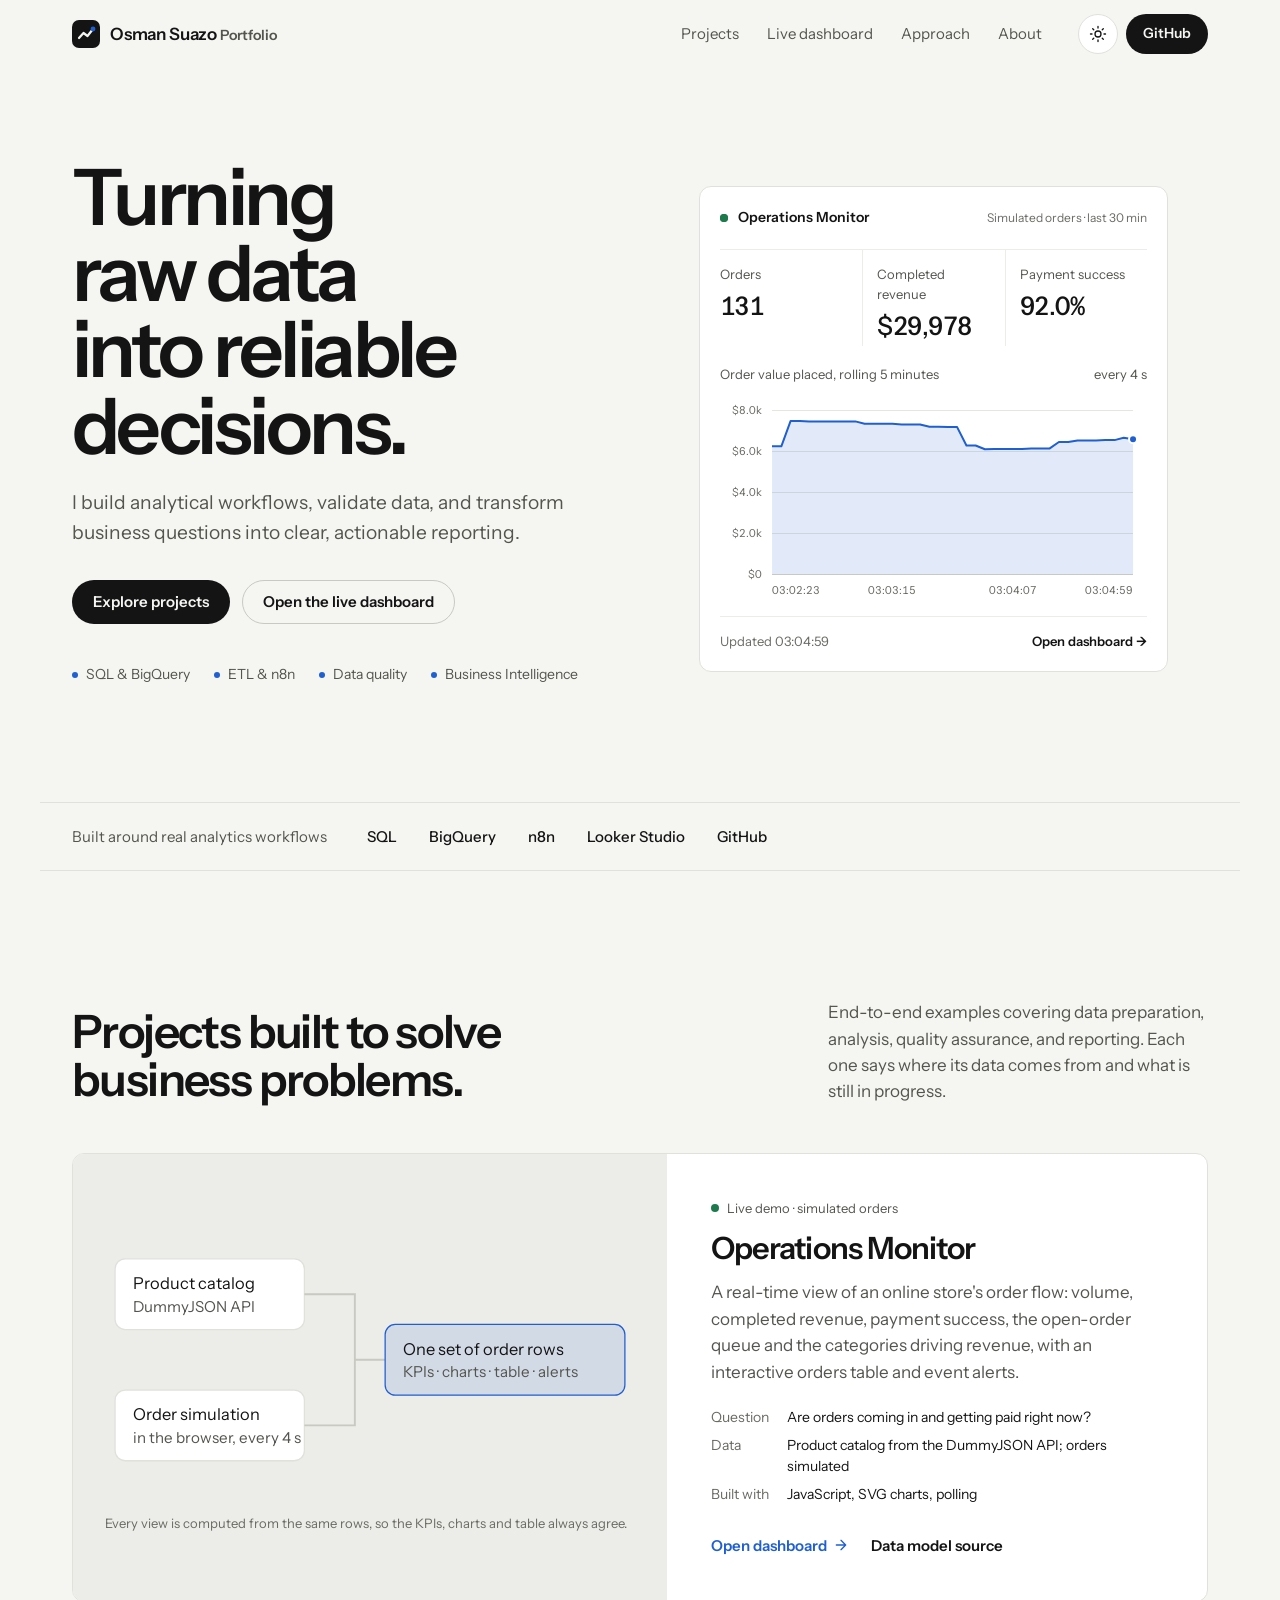
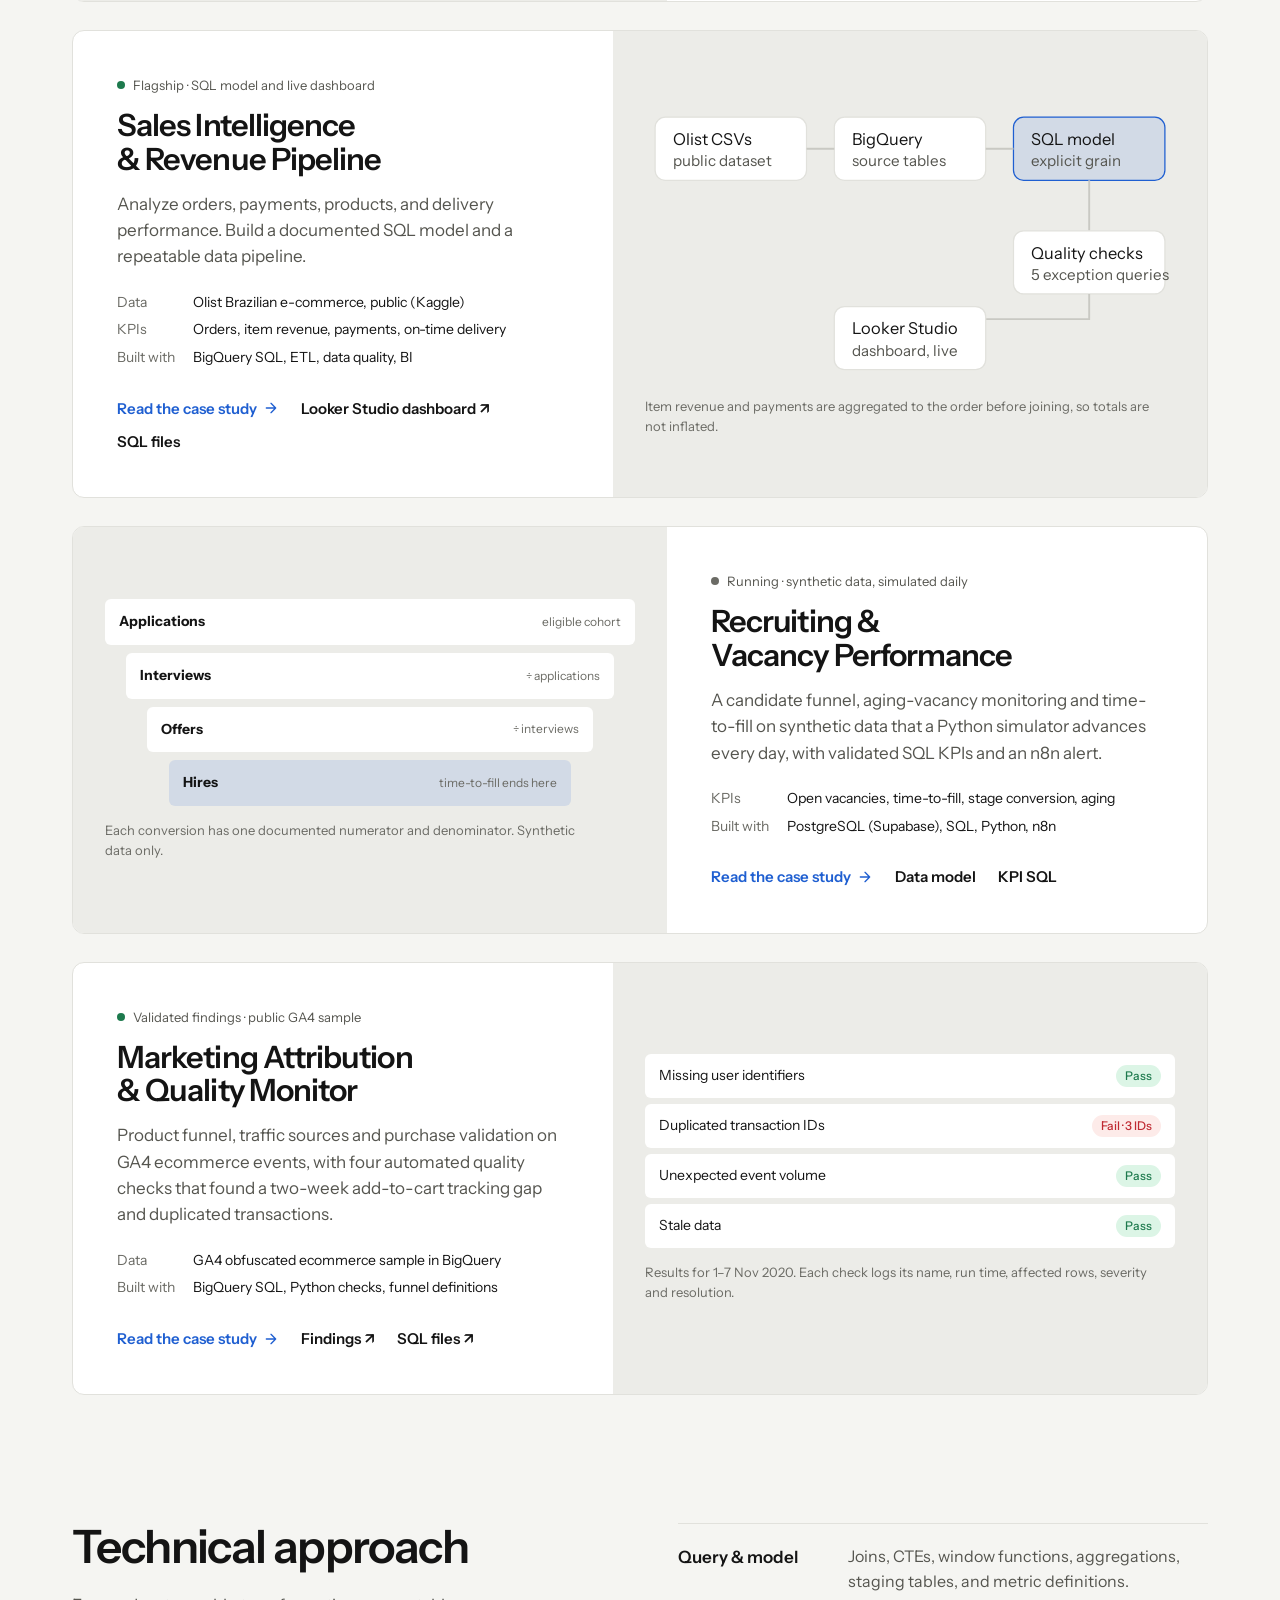
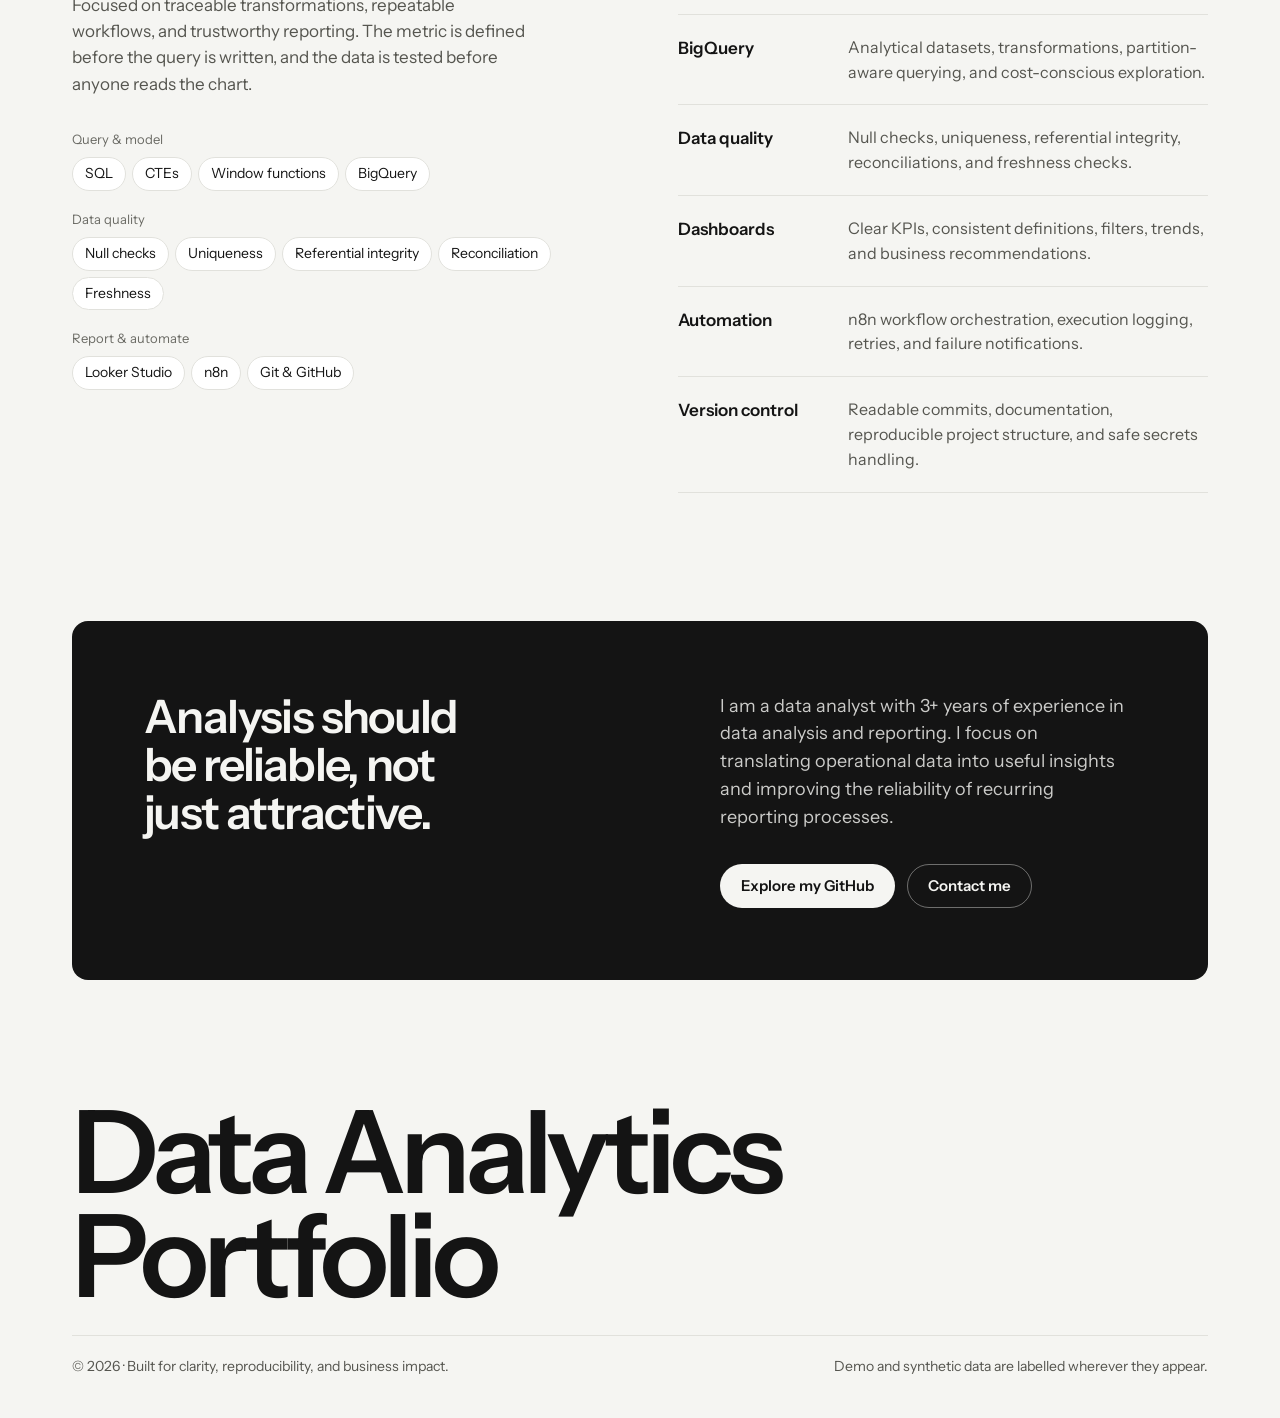
==== commit 2af63539: "Publish validated recruiting KPI snapshot and implemented n8n steps on the project page Email alert " ====
--- a/index.html
+++ b/index.html
@@ -160,16 +160,17 @@
             <p class="figure-caption">Each conversion has one documented numerator and denominator. Synthetic data only.</p>
           </div>
           <div class="project-body">
-            <span class="project-status">Specification · synthetic data</span>
+            <span class="project-status">Running · synthetic data, simulated daily</span>
             <h3>Recruiting &amp; Vacancy Performance</h3>
-            <p>Model a candidate funnel, monitor aging vacancies, and measure time-to-fill using synthetic data.</p>
+            <p>A candidate funnel, aging-vacancy monitoring and time-to-fill on synthetic data that a Python simulator advances every day, with validated SQL KPIs and an n8n alert.</p>
             <dl class="project-facts">
               <dt>KPIs</dt><dd>Open vacancies, time-to-fill, stage conversion, aging</dd>
-              <dt>Built with</dt><dd>SQL, funnel analysis, n8n alert plan</dd>
-            </dl>
-            <div class="project-links">
-              <a href="projects/recruiting-analytics.html">Read the brief <svg viewBox="0 0 24 24" fill="none" stroke="currentColor" stroke-width="2" stroke-linecap="round" stroke-linejoin="round" aria-hidden="true"><path d="M5 12h14M12 5l7 7-7 7"/></svg></a>
-              <a href="docs/recruiting-data-model.md">Data model</a>
+              <dt>Built with</dt><dd>PostgreSQL (Supabase), SQL, Python, n8n</dd>
+            </dl>
+            <div class="project-links">
+              <a href="projects/recruiting-analytics.html">Read the case study <svg viewBox="0 0 24 24" fill="none" stroke="currentColor" stroke-width="2" stroke-linecap="round" stroke-linejoin="round" aria-hidden="true"><path d="M5 12h14M12 5l7 7-7 7"/></svg></a>
+              <a href="docs/recruiting/data_model.md">Data model</a>
+              <a href="sql/recruiting/06_kpis.sql">KPI SQL</a>
             </div>
           </div>
         </article>
--- a/styles.css
+++ b/styles.css
@@ -536,3 +536,22 @@
   .report-actions .button { flex: 1 1 100%; }
   .report-embed { pointer-events: none; }
 }
+
+/* Recruiting case study: KPI snapshot, four-step pipeline, screenshot slots.
+   A slot shows its expected filename until the image is added (the img removes
+   itself on error and marks the figure as missing). */
+.kpi-facts { margin-top: 20px; }
+.kpi-facts dd { font-size: clamp(20px, 2vw, 26px); letter-spacing: -.02em; }
+.kpi-facts dd small { display: block; margin-top: 2px; font-size: 13px; font-weight: 400; letter-spacing: 0; color: var(--faint); }
+.pipeline.is-four { grid-template-columns: repeat(4, minmax(0, 1fr)); }
+.model-table td:first-child { white-space: nowrap; }
+.shot { margin: 24px 0 0; }
+.shot img { width: 100%; height: auto; border: 1px solid var(--border); border-radius: 12px; background: var(--raised); }
+.shot-missing { display: none; }
+.shot.is-missing .shot-missing {
+  display: grid; place-items: center; gap: 4px; min-height: 180px; padding: 24px; text-align: center;
+  border: 1px dashed var(--control); border-radius: 12px; font-size: 14px; color: var(--faint);
+}
+.shot figcaption { font-size: 13px; color: var(--faint); margin-top: 10px; }
+@media (max-width: 960px) { .pipeline.is-four { grid-template-columns: repeat(2, minmax(0, 1fr)); } }
+@media (max-width: 720px) { .pipeline.is-four { grid-template-columns: 1fr; } }
